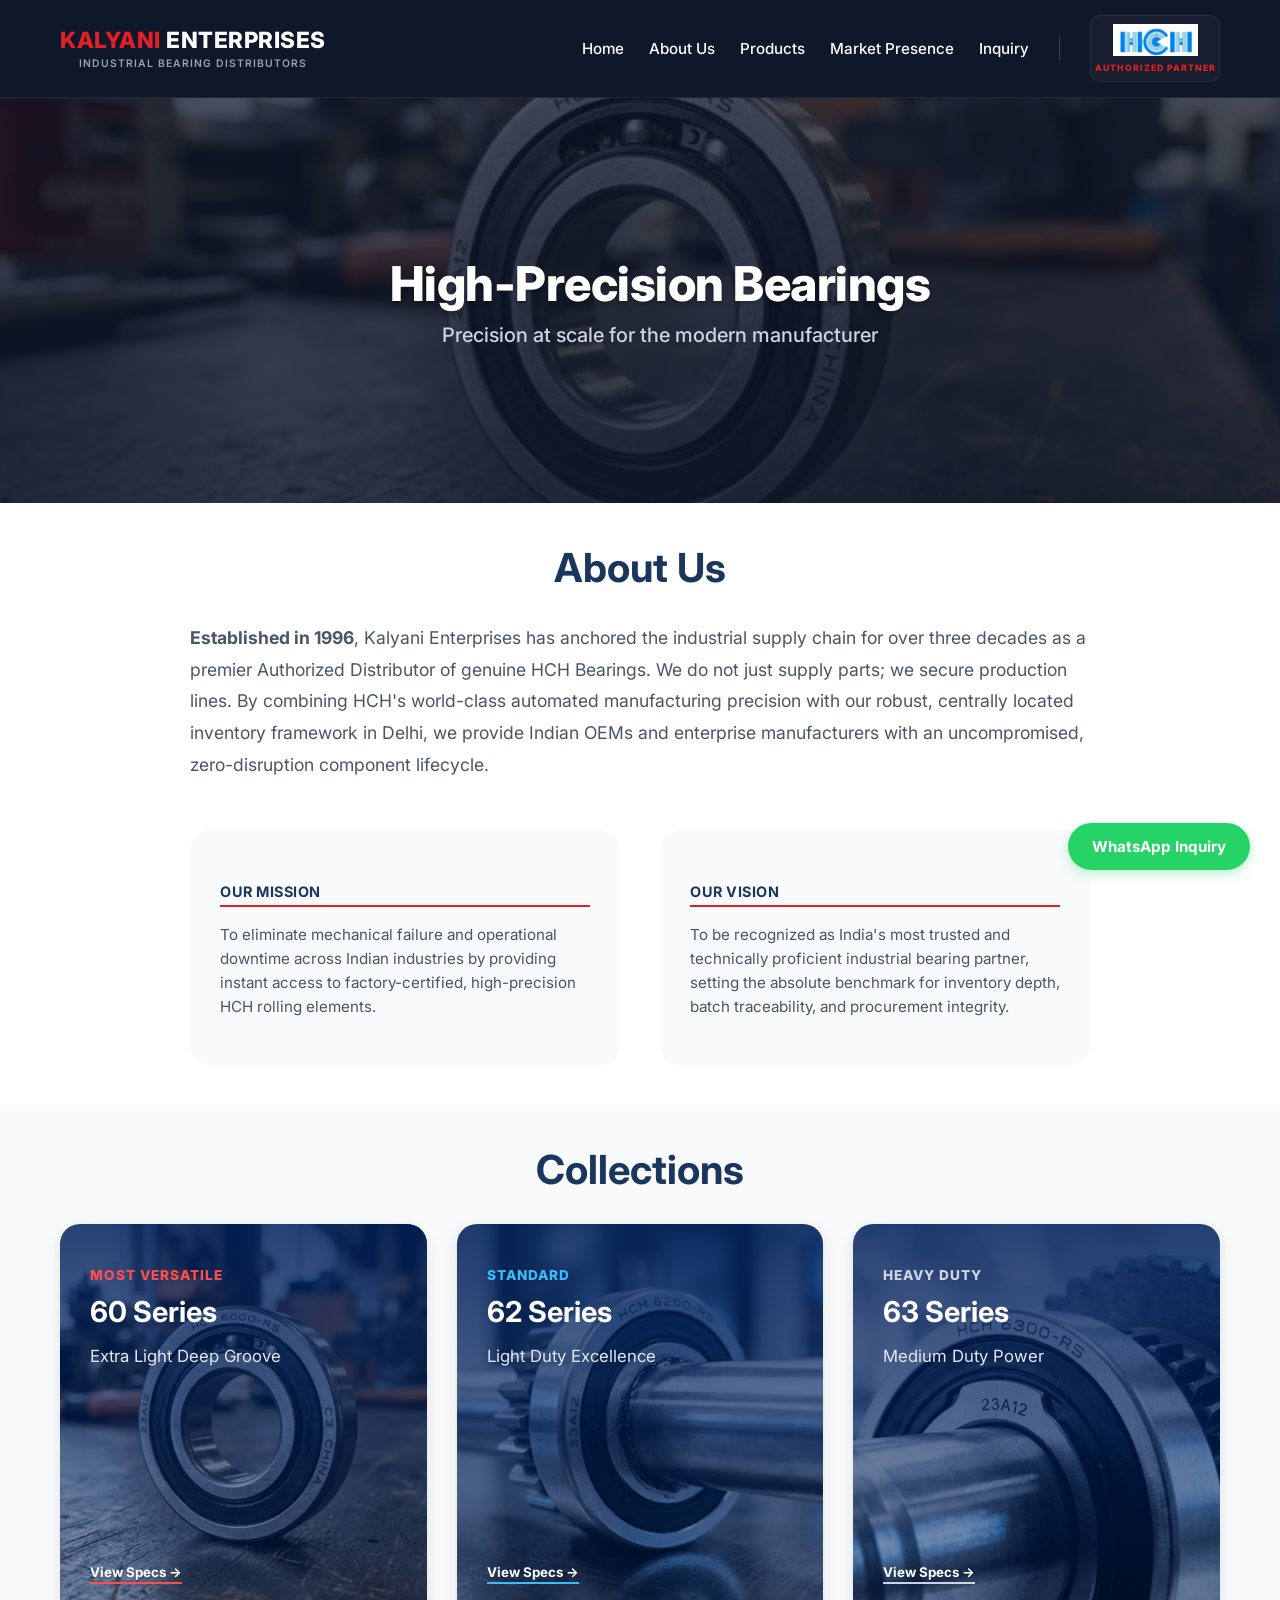
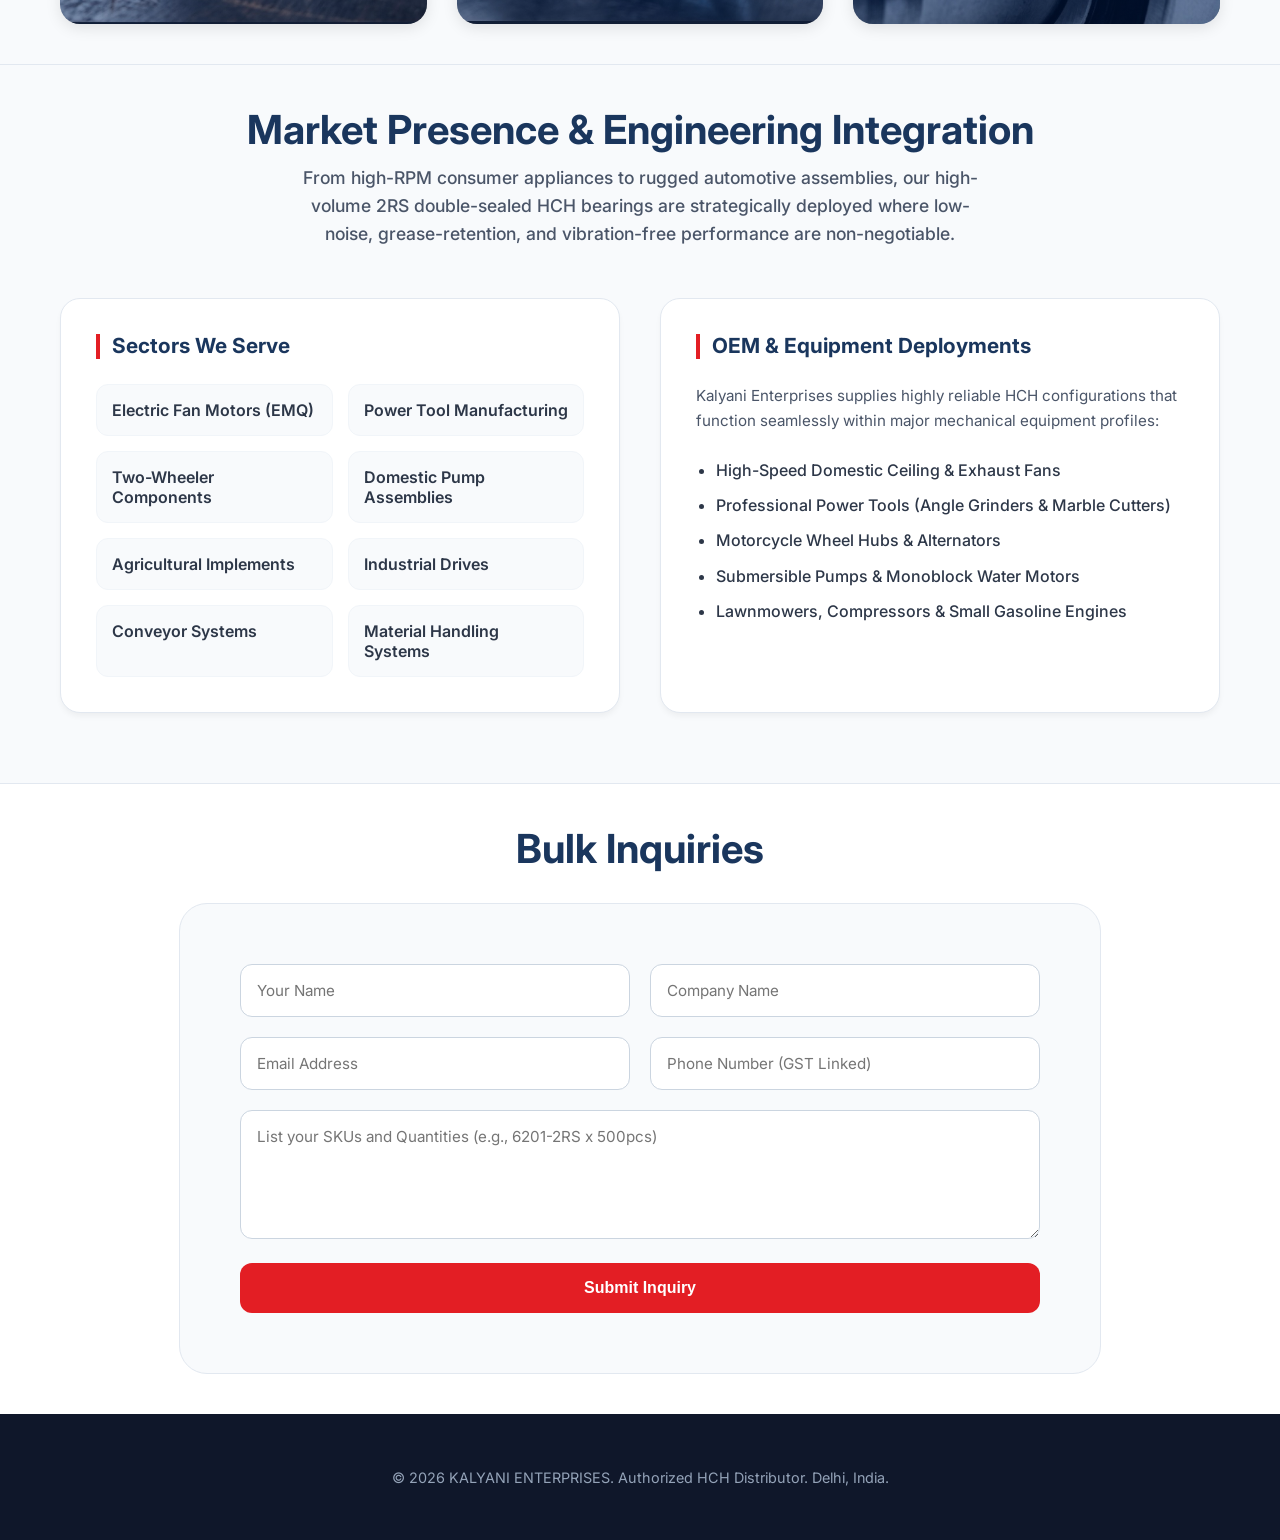
==== index.html @ ebcb44c3 "Sectors updated index.html Added Sectors we serve" ====
<!DOCTYPE html>

<html lang="en">

<head>

    <meta charset="UTF-8">

    <meta name="viewport" content="width=device-width, initial-scale=1.0">

    <title>KALYANI ENTERPRISES | Authorized HCH Distributor</title>

    <link rel="stylesheet" href="style.css?v=1.3"> 

    <link href="https://fonts.googleapis.com/css2?family=Inter:wght@300;400;500;600;700;800&display=swap" rel="stylesheet">

</head>

<body>



    <nav style="background: #0f172a; padding: 15px 0; border-bottom: 1px solid #1e293b;">

        <div class="container navbar" style="display: flex; justify-content: space-between; align-items: center; max-width: 1200px; margin: 0 auto; padding: 0 20px; box-sizing: border-box;">

            

            <a href="index.html" class="logo" style="display: flex; flex-direction: column; align-items: center; text-align: center; justify-content: center; line-height: 1.2; text-decoration: none;">

                <div style="font-weight: 800; font-size: 1.4rem; letter-spacing: 0.5px; white-space: nowrap;">

                    <span class="brand-red" style="color: var(--brand-red);">KALYANI</span> <span style="color: #ffffff;">ENTERPRISES</span>

                </div>

                <span style="color: #94a3b8; letter-spacing: 1px; font-weight: 600; text-transform: uppercase; font-size: 0.65rem; margin-top: 4px; display: block; text-align: center; width: 100%;">

                    Industrial Bearing Distributors

                </span>

            </a> 



            <div style="display: flex; align-items: center; gap: 30px;">

                <ul class="nav-links" style="display: flex; list-style: none; gap: 25px; margin: 0; padding: 0;">

                    <li><a href="index.html" style="color: #ffffff; text-decoration: none; font-weight: 500; font-size: 0.95rem;">Home</a></li>

                    <li><a href="#about" style="color: #ffffff; text-decoration: none; font-weight: 500; font-size: 0.95rem;">About Us</a></li>

                    <li><a href="#series" style="color: #ffffff; text-decoration: none; font-weight: 500; font-size: 0.95rem;">Products</a></li>

                    <li><a href="#trusted-by" style="color: #ffffff; text-decoration: none; font-weight: 500; font-size: 0.95rem;">Market Presence</a></li>

                    <li><a href="#contact" style="color: #ffffff; text-decoration: none; font-weight: 500; font-size: 0.95rem;">Inquiry</a></li>

                </ul>



                <div style="height: 25px; width: 1px; background: #334155;"></div>



                <div style="display: flex; flex-direction: column; align-items: center; justify-content: center; background: rgba(255,255,255,0.03); padding: 8px 16px; border-radius: 10px; border: 1px solid rgba(255,255,255,0.08); width: 130px; box-sizing: border-box;">

                    <div style="width: 100%; height: auto; display: flex; align-items: center; justify-content: center;">

                        <img src="hch-logo.png" alt="HCH Logo" style="

                            width: 85px; 

                            height: auto; 

                            object-fit: contain;

                            filter: brightness(1.1) contrast(1.1);

                        ">

                    </div>

                    <span style="color: var(--brand-red); font-size: 0.55rem; font-weight: 800; text-transform: uppercase; letter-spacing: 1px; margin-top: 6px; white-space: nowrap;">

                        Authorized Partner

                    </span>

                </div>

            </div>



        </div>

    </nav>

    

    <header class="hero" style="

        position: relative; 

        height: 45vh; 

        min-height: 350px; 

        background: linear-gradient(rgba(15, 23, 42, 0.75), rgba(15, 23, 42, 0.85)), url('6000-bearing.jpeg') no-repeat center center; 

        background-size: cover; 

        display: flex; 

        align-items: center; 

        justify-content: center; 

        text-align: center;

        padding: 0 20px;

    ">

        <div class="hero-content" style="max-width: 800px; transform: none; position: relative;">

            <h1 style="color: #ffffff; font-size: 3rem; font-weight: 800; margin: 0 0 10px 0; letter-spacing: -0.5px; text-shadow: 0 2px 4px rgba(0,0,0,0.3);">

                High-Precision Bearings

            </h1>

            <h3 style="color: #cbd5e1; font-weight: 500; margin: 0; font-size: 1.25rem;">

                Precision at scale for the modern manufacturer

            </h3>

        </div>

    </header>



    <section id="about" class="section" style="padding-top: 40px; padding-bottom: 40px;">

        <div class="container">

            <h2 class="section-title">About Us</h2>

            <div style="max-width: 900px; margin: 0 auto; line-height: 1.8; color: var(--secondary); font-size: 1.1rem;">

                <p><strong>Established in 1996</strong>, Kalyani Enterprises has anchored the industrial supply chain for over three decades as a premier Authorized Distributor of genuine HCH Bearings. We do not just supply parts; we secure production lines. By combining HCH's world-class automated manufacturing precision with our robust, centrally located inventory framework in Delhi, we provide Indian OEMs and enterprise manufacturers with an uncompromised, zero-disruption component lifecycle.</p>

                

                <div style="display: grid; grid-template-columns: 1fr 1fr; gap: 40px; margin-top: 50px; text-align: left;">

                    <div class="feat" style="background: var(--light); padding: 30px; border-radius: 20px;">

                        <h4 style="color: var(--primary); margin-bottom: 10px; border-bottom: 2px solid var(--brand-red); font-weight: 700; text-transform: uppercase; font-size: 0.9rem; letter-spacing: 0.5px;">Our Mission</h4>

                        <p style="font-size: 0.95rem; line-height: 1.6;">To eliminate mechanical failure and operational downtime across Indian industries by providing instant access to factory-certified, high-precision HCH rolling elements.</p>

                    </div>

                    <div class="feat" style="background: var(--light); padding: 30px; border-radius: 20px;">

                        <h4 style="color: var(--primary); margin-bottom: 10px; border-bottom: 2px solid var(--brand-red); font-weight: 700; text-transform: uppercase; font-size: 0.9rem; letter-spacing: 0.5px;">Our Vision</h4>

                        <p style="font-size: 0.95rem; line-height: 1.6;">To be recognized as India's most trusted and technically proficient industrial bearing partner, setting the absolute benchmark for inventory depth, batch traceability, and procurement integrity.</p>

                    </div>

                </div>

            </div>

        </div>

    </section>



    <section id="series" class="section bg-light">
        <div class="container">
            <h2 class="section-title">Collections</h2>
            <div class="bento-grid" style="display: grid; grid-template-columns: repeat(auto-fit, minmax(300px, 1fr)); gap: 30px;">
                
                <!-- 60 Series Card -->
                <a href="6000.html" class="bento-item" style="display: flex; flex-direction: column; position: relative; border-radius: 20px; overflow: hidden; text-decoration: none; min-height: 400px; box-shadow: 0 4px 15px rgba(0,0,0,0.1);">
                    <div style="position: absolute; top: 0; left: 0; width: 100%; height: 100%; background: linear-gradient(180deg, rgba(0, 32, 91, 0.85) 0%, rgba(0, 32, 91, 0.4) 100%); z-index: 2;"></div>
                    <img src="6000-bearing.jpeg" alt="60 Series" class="bento-img" style="position: absolute; top: 0; left: 0; width: 100%; height: 100%; object-fit: cover; display: block; z-index: 1;">
                    <div class="bento-content" style="position: relative; z-index: 3; padding: 40px 30px; display: flex; flex-direction: column; height: 100%; min-height: 400px; justify-content: space-between; box-sizing: border-box; flex-grow: 1;">
                        <div>
                            <span style="color: #ff4d4d; font-weight: 800; font-size: 0.85rem; text-transform: uppercase; letter-spacing: 1px;">Most Versatile</span>
                            <h3 style="font-size: 1.8rem; color: #ffffff; margin: 10px 0 5px 0; font-weight: 700;">60 Series</h3>
                            <p style="color: #e2e8f0; font-size: 1.05rem; margin-bottom: 15px; font-weight: 400;">Extra Light Deep Groove</p>
                        </div>
                        <small class="view-spec" style="color: #ffffff; font-weight: 700; border-bottom: 2px solid #ff4d4d; width: fit-content; padding-bottom: 2px; margin-top: 20px;">View Specs →</small>
                    </div>
                </a>

                <!-- 62 Series Card -->
                <a href="6200.html" class="bento-item" style="display: flex; flex-direction: column; position: relative; border-radius: 20px; overflow: hidden; text-decoration: none; min-height: 400px; box-shadow: 0 4px 15px rgba(0,0,0,0.1);">
                    <div style="position: absolute; top: 0; left: 0; width: 100%; height: 100%; background: linear-gradient(180deg, rgba(0, 32, 91, 0.85) 0%, rgba(0, 32, 91, 0.4) 100%); z-index: 2;"></div>
                    <img src="6200-bearing.jpeg" alt="62 Series" class="bento-img" style="position: absolute; top: 0; left: 0; width: 100%; height: 100%; object-fit: cover; display: block; z-index: 1;">
                    <div class="bento-content" style="position: relative; z-index: 3; padding: 40px 30px; display: flex; flex-direction: column; height: 100%; min-height: 400px; justify-content: space-between; box-sizing: border-box; flex-grow: 1;">
                        <div>
                            <span style="color: #38bdf8; font-weight: 800; font-size: 0.85rem; text-transform: uppercase; letter-spacing: 1px;">Standard</span>
                            <h3 style="font-size: 1.8rem; color: #ffffff; margin: 10px 0 5px 0; font-weight: 700;">62 Series</h3>
                            <p style="color: #e2e8f0; font-size: 1.05rem; margin-bottom: 15px; font-weight: 400;">Light Duty Excellence</p>
                        </div>
                        <small class="view-spec" style="color: #ffffff; font-weight: 700; border-bottom: 2px solid #38bdf8; width: fit-content; padding-bottom: 2px; margin-top: 20px;">View Specs →</small>
                    </div>
                </a>

                <!-- 63 Series Card -->
                <a href="6300.html" class="bento-item" style="display: flex; flex-direction: column; position: relative; border-radius: 20px; overflow: hidden; text-decoration: none; min-height: 400px; box-shadow: 0 4px 15px rgba(0,0,0,0.1);">
                    <div style="position: absolute; top: 0; left: 0; width: 100%; height: 100%; background: linear-gradient(180deg, rgba(0, 32, 91, 0.85) 0%, rgba(0, 32, 91, 0.4) 100%); z-index: 2;"></div>
                    <img src="6300-bearing.jpeg" alt="63 Series" class="bento-img" style="position: absolute; top: 0; left: 0; width: 100%; height: 100%; object-fit: cover; display: block; z-index: 1;">
                    <div class="bento-content" style="position: relative; z-index: 3; padding: 40px 30px; display: flex; flex-direction: column; height: 100%; min-height: 400px; justify-content: space-between; box-sizing: border-box; flex-grow: 1;">
                        <div>
                            <span style="color: #cbd5e1; font-weight: 800; font-size: 0.85rem; text-transform: uppercase; letter-spacing: 1px;">Heavy Duty</span>
                            <h3 style="font-size: 1.8rem; color: #ffffff; margin: 10px 0 5px 0; font-weight: 700;">63 Series</h3>
                            <p style="color: #e2e8f0; font-size: 1.05rem; margin-bottom: 15px; font-weight: 400;">Medium Duty Power</p>
                        </div>
                        <small class="view-spec" style="color: #ffffff; font-weight: 700; border-bottom: 2px solid #cbd5e1; width: fit-content; padding-bottom: 2px; margin-top: 20px;">View Specs →</small>
                    </div>
                </a>

            </div>
        </div>
    </section>


    <section id="trusted-by" class="section" style="background: var(--light); border-top: 1px solid #e2e8f0; border-bottom: 1px solid #e2e8f0;">

        <div class="container">

            <h2 class="section-title" style="text-align: center; margin-bottom: 10px;">Market Presence & Engineering Integration</h2>

            <p style="text-align: center; color: var(--secondary); max-width: 700px; margin: 0 auto 50px auto; font-size: 1.1rem; font-weight: 500; line-height: 1.6;">

                From high-RPM consumer appliances to rugged automotive assemblies, our high-volume 2RS double-sealed HCH bearings are strategically deployed where low-noise, grease-retention, and vibration-free performance are non-negotiable.

            </p>



            <div style="display: grid; grid-template-columns: 1fr 1fr; gap: 40px; margin-bottom: 30px;">

                

                <div style="background: #ffffff; padding: 35px; border-radius: 20px; border: 1px solid #e2e8f0; box-shadow: 0 4px 6px -1px rgba(0,0,0,0.05);">

                    <h3 style="color: var(--primary); margin-top: 0; margin-bottom: 25px; font-size: 1.3rem; border-left: 4px solid var(--brand-red); padding-left: 12px; line-height: 1.2;">

                        Sectors We Serve

                    </h3>

                    <div style="display: grid; grid-template-columns: 1fr 1fr; gap: 15px;">

                        <div style="background: #f8fafc; padding: 15px; border-radius: 12px; border: 1px solid #f1f5f9; font-weight: 600; color: var(--dark);">

                            Electric Fan Motors (EMQ)

                        </div>

                        <div style="background: #f8fafc; padding: 15px; border-radius: 12px; border: 1px solid #f1f5f9; font-weight: 600; color: var(--dark);">

                            Power Tool Manufacturing

                        </div>

                        <div style="background: #f8fafc; padding: 15px; border-radius: 12px; border: 1px solid #f1f5f9; font-weight: 600; color: var(--dark);">

                            Two-Wheeler Components

                        </div>

                        <div style="background: #f8fafc; padding: 15px; border-radius: 12px; border: 1px solid #f1f5f9; font-weight: 600; color: var(--dark);">

                            Domestic Pump Assemblies

                        </div>

                        <div style="background: #f8fafc; padding: 15px; border-radius: 12px; border: 1px solid #f1f5f9; font-weight: 600; color: var(--dark);">

                            Agricultural Implements

                        </div>

                        <div style="background: #f8fafc; padding: 15px; border-radius: 12px; border: 1px solid #f1f5f9; font-weight: 600; color: var(--dark);">

                            Industrial Drives

                        </div>
                        
                        <div style="background: #f8fafc; padding: 15px; border-radius: 12px; border: 1px solid #f1f5f9; font-weight: 600; color: var(--dark);">

                            Conveyor Systems

                        </div>

                        <div style="background: #f8fafc; padding: 15px; border-radius: 12px; border: 1px solid #f1f5f9; font-weight: 600; color: var(--dark);">

                            Material Handling Systems

                        </div>

                    </div>

                </div>



                <div style="background: #ffffff; padding: 35px; border-radius: 20px; border: 1px solid #e2e8f0; box-shadow: 0 4px 6px -1px rgba(0,0,0,0.05);">

                    <h3 style="color: var(--primary); margin-top: 0; margin-bottom: 25px; font-size: 1.3rem; border-left: 4px solid var(--brand-red); padding-left: 12px; line-height: 1.2;">

                        OEM & Equipment Deployments

                    </h3>

                    <p style="color: var(--secondary); font-size: 0.95rem; line-height: 1.6; margin-top: 0; margin-bottom: 20px;">

                        Kalyani Enterprises supplies highly reliable HCH configurations that function seamlessly within major mechanical equipment profiles:

                    </p>

                    <ul style="line-height: 2.2; color: var(--dark); padding-left: 20px; margin: 0; font-weight: 500;">

                        <li>High-Speed Domestic Ceiling & Exhaust Fans</li>

                        <li>Professional Power Tools (Angle Grinders & Marble Cutters)</li>

                        <li>Motorcycle Wheel Hubs & Alternators</li>

                        <li>Submersible Pumps & Monoblock Water Motors</li>

                        <li>Lawnmowers, Compressors & Small Gasoline Engines</li>

                    </ul>

                </div>



            </div>

        </div>

    </section>



    <section id="contact" class="section">

        <div class="container">

            <h2 class="section-title">Bulk Inquiries</h2>

            <div class="inquiry-card">

                <form>

                    <div class="input-row">

                        <input type="text" placeholder="Your Name" required>

                        <input type="text" placeholder="Company Name" required>

                    </div>

                    <div class="input-row">

                        <input type="email" placeholder="Email Address" required>

                        <input type="tel" placeholder="Phone Number (GST Linked)" required>

                    </div>

                    <textarea rows="5" placeholder="List your SKUs and Quantities (e.g., 6201-2RS x 500pcs)"></textarea>

                    <button type="submit" class="btn-submit">Submit Inquiry</button>

                </form>

            </div>

        </div>

    </section>



    <a href="https://wa.me/910000000000" class="whatsapp-float">WhatsApp Inquiry</a>



    <footer>

        <div class="container footer-content">

            <p>&copy; 2026 KALYANI ENTERPRISES. Authorized HCH Distributor. Delhi, India.</p>

        </div>

    </footer>



</body>

</html>
---- style.css ----
:root {

    --primary: #1a365d;    /* Deep Industrial Blue */

    --brand-red: #E31E24;  /* Fire Red Logo */

    --secondary: #4a5568;  /* Steel Grey */

    --accent: #2b6cb0;     /* Accent Blue */

    --white: #ffffff;

    --light: #f8fafc;      

    --dark: #2d3748; 

}



/* --- FIXES OVERLAPPING NAV ON ANCHOR CLICK --- */

html {

    scroll-behavior: smooth; 

    scroll-padding-top: 95px; /* Creates a clean offset matching the sticky navbar height */

}



body {

    background-color: var(--white);

    color: var(--dark);

    font-family: 'Inter', sans-serif;

    margin: 0;

    -webkit-font-smoothing: antialiased;

}



.container { max-width: 1200px; margin: 0 auto; padding: 0 20px; box-sizing: border-box; }



/* --- NAVIGATION --- */

nav {

    position: sticky; 

    top: 0; 

    z-index: 1000;

}

.logo { transition: opacity 0.2s ease; }

.logo:hover { opacity: 0.9; }

.nav-links { list-style: none; display: flex; margin: 0; padding: 0; }

.nav-links a { text-decoration: none; transition: color 0.2s ease; }

.nav-links a:hover { color: var(--brand-red) !important; }



/* --- HERO SECTION --- */

.hero { 

    width: 100%;

    overflow: hidden;

    margin-bottom: 0px !important; 

    padding-bottom: 0px !important;

}

.hero h1 { 

    font-size: clamp(2rem, 5vw, 3rem) !important; 

    margin-top: 0px !important;    

    margin-bottom: 10px !important;

}

.hero h3 {

    margin-top: 0px !important;

    margin-bottom: 0px !important;

}



/* --- THE COLLECTION: BENTO GRID --- */

.section { 

    padding: 40px 0; 

}

.bg-light { background-color: var(--light); }

.section-title { 

    font-size: 2.5rem; 

    font-weight: 700; 

    color: var(--primary); 

    margin-top: 0px; 

    margin-bottom: 30px; 

    text-align: center; 

}



.bento-item {

    transition: transform 0.4s cubic-bezier(0.16, 1, 0.3, 1), box-shadow 0.4s ease;

}

.bento-item:hover { 

    transform: translateY(-6px); 

    box-shadow: 0 12px 30px rgba(15, 23, 42, 0.15) !important;

}

.bento-img {

    transition: transform 0.5s ease;

}

.bento-item:hover .bento-img {

    transform: scale(1.04);

}



/* --- INQUIRY SECTION --- */

.inquiry-card {

    background: var(--light);

    padding: 60px;

    border-radius: 28px;

    border: 1px solid #e2e8f0;

    max-width: 800px;

    margin: 0 auto;

}

.input-row { display: grid; grid-template-columns: 1fr 1fr; gap: 20px; margin-bottom: 20px; }

input, textarea { 

    padding: 16px; 

    border-radius: 12px; 

    border: 1px solid #cbd5e0; 

    width: 100%; 

    box-sizing: border-box; 

    font-family: inherit;

    font-size: 0.95rem;

    transition: border-color 0.2s, box-shadow 0.2s;

}

input:focus, textarea:focus {

    outline: none;

    border-color: var(--accent);

    box-shadow: 0 0 0 3px rgba(43, 108, 176, 0.1);

}

textarea { resize: vertical; margin-bottom: 20px; }



.btn-submit {

    background: var(--brand-red);

    color: white;

    padding: 16px 40px;

    border-radius: 12px;

    font-weight: 700;

    border: none;

    cursor: pointer;

    font-size: 1rem;

    width: 100%;

    transition: background 0.2s;

}

.btn-submit:hover { background: var(--primary); }



/* --- FOOTER & WHATSAPP --- */

footer { padding: 40px 0; text-align: center; background: #0f172a; color: #94a3b8; font-size: 0.9rem; }



.whatsapp-float {

    position: fixed;

    bottom: 30px;

    right: 30px; 

    background: #25D366;

    color: white;

    padding: 14px 24px;

    border-radius: 50px;

    font-weight: 700;

    text-decoration: none;

    z-index: 999;

    font-size: 0.95rem;

    box-shadow: 0 4px 12px rgba(37, 211, 102, 0.3);

    transition: transform 0.2s;

}

.whatsapp-float:hover {

    transform: scale(1.03);

}



/* ========================================== */

/* MOBILE & SAFARI RESPONSIVENESS OVERRIDES   */

/* ========================================== */

@media (max-width: 992px) {

    .bento-grid { grid-template-columns: 1fr !important; }

    .input-row { grid-template-columns: 1fr; gap: 0; }

    input { margin-bottom: 20px; }

    .inquiry-card { padding: 30px 20px; }

}



@media (max-width: 768px) {

    div[style*="display: grid"], 

    div[style*="grid-template-columns"] {

        grid-template-columns: 1fr !important;

        gap: 20px !important;

    }



    .navbar {

        flex-direction: column !important;

        gap: 20px !important;

        padding: 0 10px !important;

    }

    

    .navbar > div {

        flex-direction: column !important;

        gap: 20px !important;

        width: 100%;

    }



    .nav-links {

        flex-direction: row !important;

        flex-wrap: wrap;

        justify-content: center !important;

        gap: 15px !important;

    }



    div[style*="width: 1px; background: #334155"],

    div[style*="height: 25px; width: 1px"] {

        display: none !important;

    }



    .section { padding: 30px 0; }

    .section-title { font-size: 2rem; margin-bottom: 20px; }

    .hero { height: 35vh !important; }

    .hero h1 { font-size: 2.2rem !important; }

}
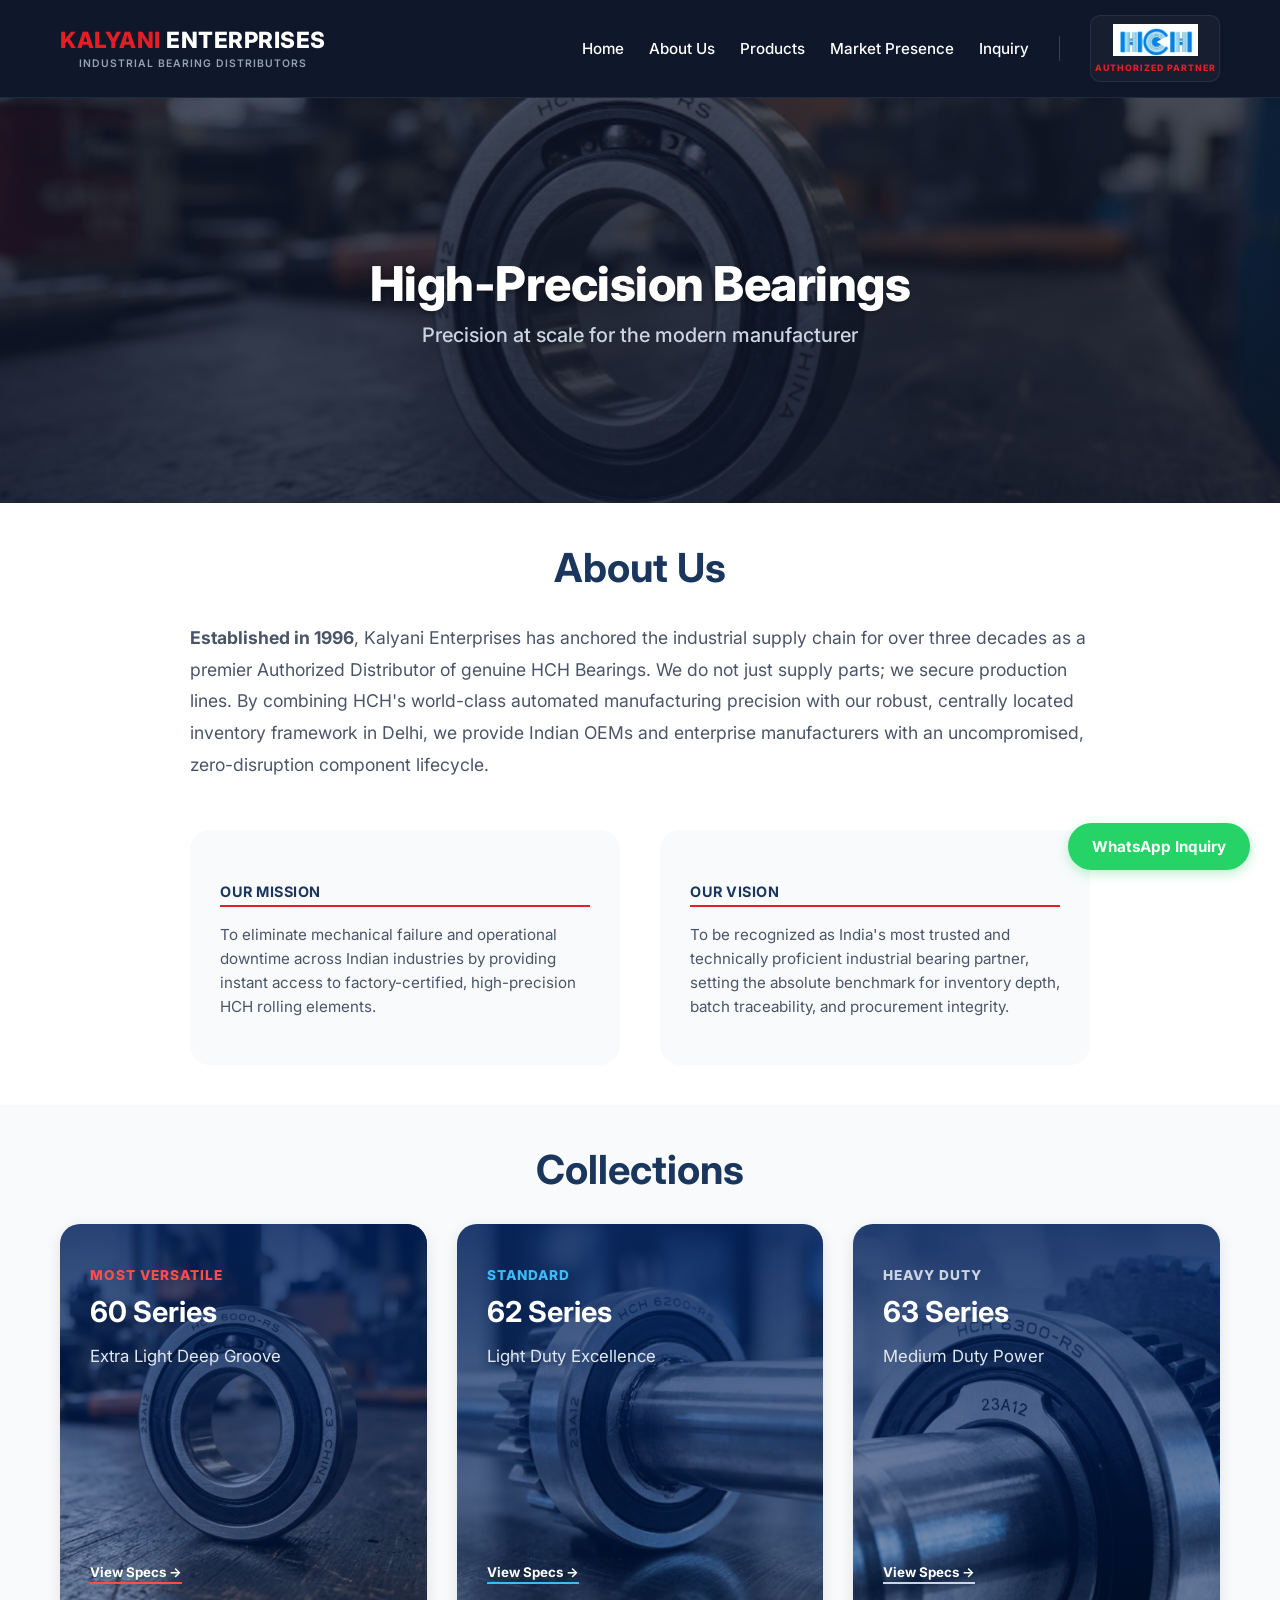
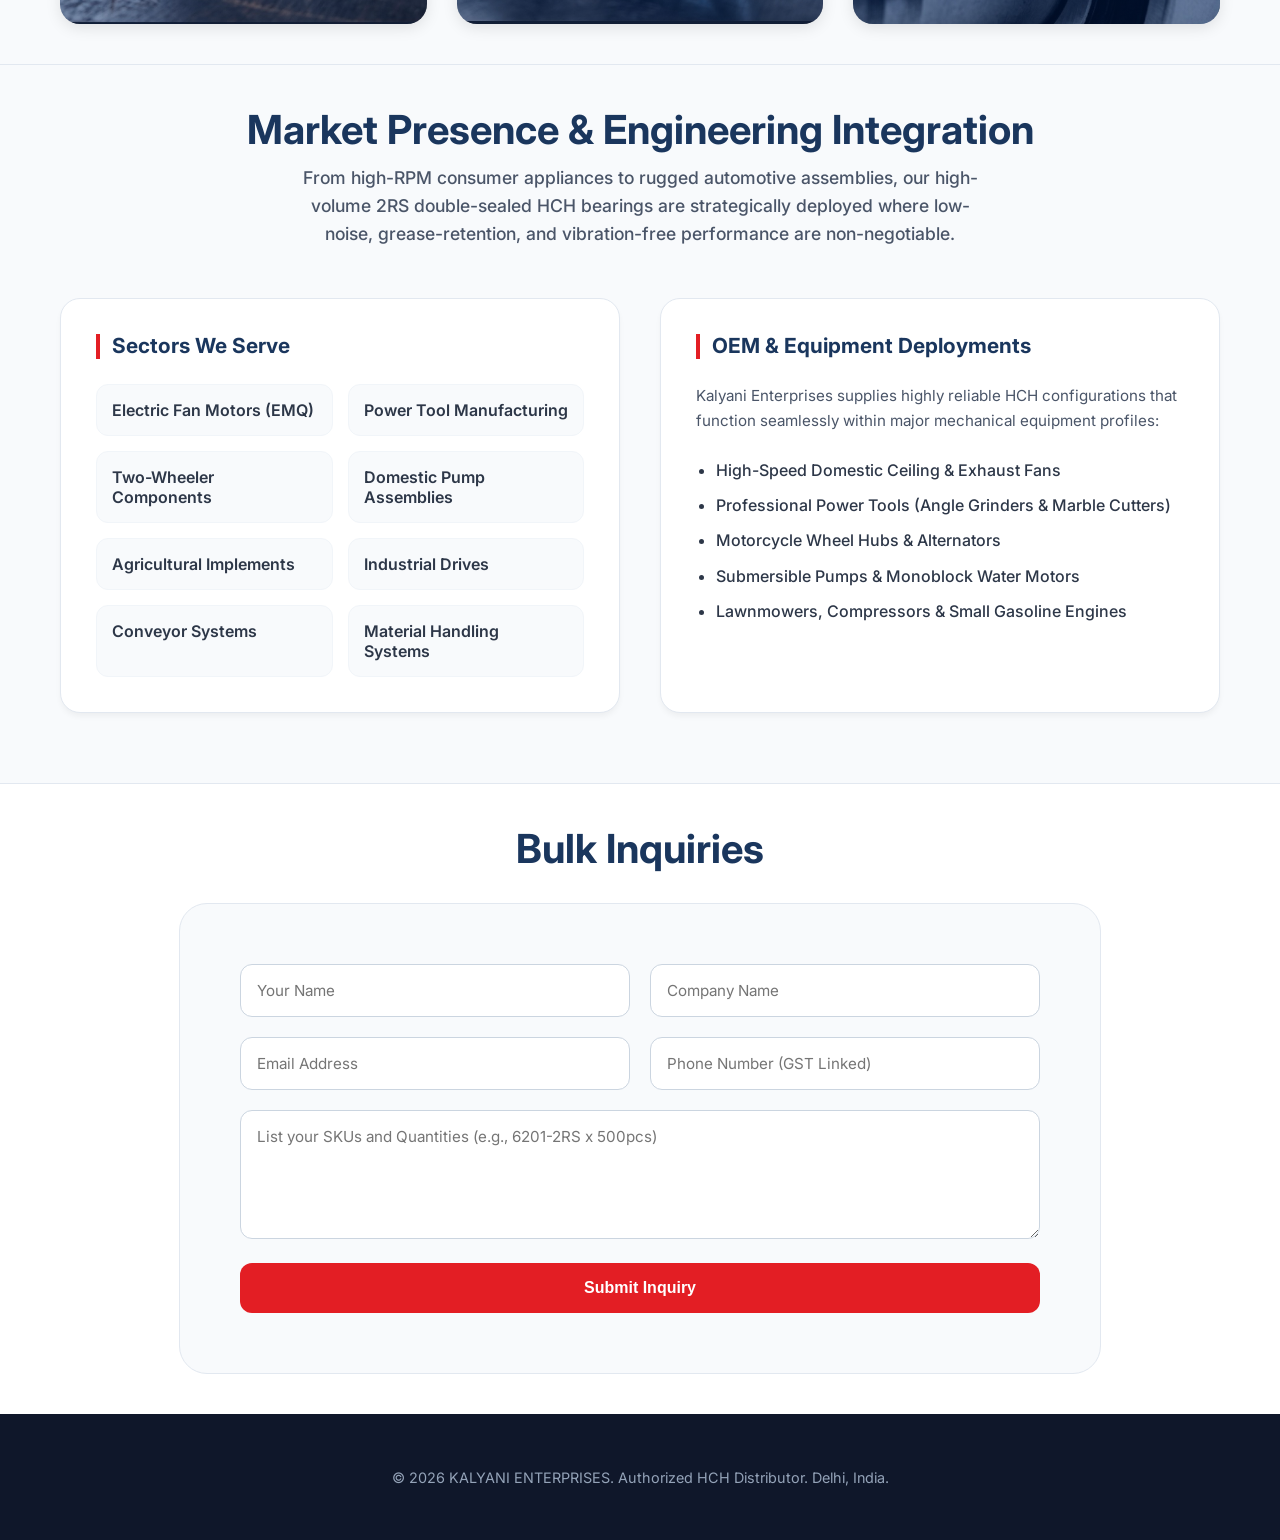
==== commit bf2f5be7: "Update index.html fixed the hero image scaling" ====
--- a/index.html
+++ b/index.html
@@ -1,197 +1,106 @@
 <!DOCTYPE html>
-
 <html lang="en">
-
 <head>
-
     <meta charset="UTF-8">
-
     <meta name="viewport" content="width=device-width, initial-scale=1.0">
-
     <title>KALYANI ENTERPRISES | Authorized HCH Distributor</title>
-
     <link rel="stylesheet" href="style.css?v=1.3"> 
-
     <link href="https://fonts.googleapis.com/css2?family=Inter:wght@300;400;500;600;700;800&display=swap" rel="stylesheet">
-
 </head>
-
 <body>
 
-
-
-    <nav style="background: #0f172a; padding: 15px 0; border-bottom: 1px solid #1e293b;">
-
+    <nav style="background: #0f172a; padding: 15px 0; border-bottom: 1px solid #1e293b; position: sticky; top: 0; z-index: 1000;">
         <div class="container navbar" style="display: flex; justify-content: space-between; align-items: center; max-width: 1200px; margin: 0 auto; padding: 0 20px; box-sizing: border-box;">
-
             
-
             <a href="index.html" class="logo" style="display: flex; flex-direction: column; align-items: center; text-align: center; justify-content: center; line-height: 1.2; text-decoration: none;">
-
                 <div style="font-weight: 800; font-size: 1.4rem; letter-spacing: 0.5px; white-space: nowrap;">
-
                     <span class="brand-red" style="color: var(--brand-red);">KALYANI</span> <span style="color: #ffffff;">ENTERPRISES</span>
-
-                </div>
-
+                </div>
                 <span style="color: #94a3b8; letter-spacing: 1px; font-weight: 600; text-transform: uppercase; font-size: 0.65rem; margin-top: 4px; display: block; text-align: center; width: 100%;">
-
                     Industrial Bearing Distributors
-
                 </span>
-
             </a> 
 
-
-
             <div style="display: flex; align-items: center; gap: 30px;">
-
                 <ul class="nav-links" style="display: flex; list-style: none; gap: 25px; margin: 0; padding: 0;">
-
                     <li><a href="index.html" style="color: #ffffff; text-decoration: none; font-weight: 500; font-size: 0.95rem;">Home</a></li>
-
                     <li><a href="#about" style="color: #ffffff; text-decoration: none; font-weight: 500; font-size: 0.95rem;">About Us</a></li>
-
                     <li><a href="#series" style="color: #ffffff; text-decoration: none; font-weight: 500; font-size: 0.95rem;">Products</a></li>
-
                     <li><a href="#trusted-by" style="color: #ffffff; text-decoration: none; font-weight: 500; font-size: 0.95rem;">Market Presence</a></li>
-
                     <li><a href="#contact" style="color: #ffffff; text-decoration: none; font-weight: 500; font-size: 0.95rem;">Inquiry</a></li>
-
                 </ul>
 
-
-
                 <div style="height: 25px; width: 1px; background: #334155;"></div>
 
-
-
                 <div style="display: flex; flex-direction: column; align-items: center; justify-content: center; background: rgba(255,255,255,0.03); padding: 8px 16px; border-radius: 10px; border: 1px solid rgba(255,255,255,0.08); width: 130px; box-sizing: border-box;">
-
                     <div style="width: 100%; height: auto; display: flex; align-items: center; justify-content: center;">
-
                         <img src="hch-logo.png" alt="HCH Logo" style="
-
                             width: 85px; 
-
                             height: auto; 
-
                             object-fit: contain;
-
                             filter: brightness(1.1) contrast(1.1);
-
                         ">
-
-                    </div>
-
+                    </div>
                     <span style="color: var(--brand-red); font-size: 0.55rem; font-weight: 800; text-transform: uppercase; letter-spacing: 1px; margin-top: 6px; white-space: nowrap;">
-
                         Authorized Partner
-
                     </span>
-
-                </div>
-
-            </div>
-
-
-
-        </div>
-
+                </div>
+            </div>
+
+        </div>
     </nav>
-
     
-
     <header class="hero" style="
-
         position: relative; 
-
+        width: 100%;
+        max-width: 100%;
+        overflow: hidden;
+        box-sizing: border-box;
         height: 45vh; 
-
         min-height: 350px; 
-
         background: linear-gradient(rgba(15, 23, 42, 0.75), rgba(15, 23, 42, 0.85)), url('6000-bearing.jpeg') no-repeat center center; 
-
         background-size: cover; 
-
         display: flex; 
-
         align-items: center; 
-
         justify-content: center; 
-
         text-align: center;
-
         padding: 0 20px;
-
     ">
-
-        <div class="hero-content" style="max-width: 800px; transform: none; position: relative;">
-
+        <div class="hero-content" style="max-width: 800px; width: 100%; transform: none; position: relative; box-sizing: border-box;">
             <h1 style="color: #ffffff; font-size: 3rem; font-weight: 800; margin: 0 0 10px 0; letter-spacing: -0.5px; text-shadow: 0 2px 4px rgba(0,0,0,0.3);">
-
                 High-Precision Bearings
-
             </h1>
-
             <h3 style="color: #cbd5e1; font-weight: 500; margin: 0; font-size: 1.25rem;">
-
                 Precision at scale for the modern manufacturer
-
             </h3>
-
-        </div>
-
+        </div>
     </header>
 
-
-
     <section id="about" class="section" style="padding-top: 40px; padding-bottom: 40px;">
-
-        <div class="container">
-
+        <div class="container">
             <h2 class="section-title">About Us</h2>
-
             <div style="max-width: 900px; margin: 0 auto; line-height: 1.8; color: var(--secondary); font-size: 1.1rem;">
-
                 <p><strong>Established in 1996</strong>, Kalyani Enterprises has anchored the industrial supply chain for over three decades as a premier Authorized Distributor of genuine HCH Bearings. We do not just supply parts; we secure production lines. By combining HCH's world-class automated manufacturing precision with our robust, centrally located inventory framework in Delhi, we provide Indian OEMs and enterprise manufacturers with an uncompromised, zero-disruption component lifecycle.</p>
-
                 
-
                 <div style="display: grid; grid-template-columns: 1fr 1fr; gap: 40px; margin-top: 50px; text-align: left;">
-
                     <div class="feat" style="background: var(--light); padding: 30px; border-radius: 20px;">
-
                         <h4 style="color: var(--primary); margin-bottom: 10px; border-bottom: 2px solid var(--brand-red); font-weight: 700; text-transform: uppercase; font-size: 0.9rem; letter-spacing: 0.5px;">Our Mission</h4>
-
                         <p style="font-size: 0.95rem; line-height: 1.6;">To eliminate mechanical failure and operational downtime across Indian industries by providing instant access to factory-certified, high-precision HCH rolling elements.</p>
-
-                    </div>
-
+                    </div>
                     <div class="feat" style="background: var(--light); padding: 30px; border-radius: 20px;">
-
                         <h4 style="color: var(--primary); margin-bottom: 10px; border-bottom: 2px solid var(--brand-red); font-weight: 700; text-transform: uppercase; font-size: 0.9rem; letter-spacing: 0.5px;">Our Vision</h4>
-
                         <p style="font-size: 0.95rem; line-height: 1.6;">To be recognized as India's most trusted and technically proficient industrial bearing partner, setting the absolute benchmark for inventory depth, batch traceability, and procurement integrity.</p>
-
-                    </div>
-
-                </div>
-
-            </div>
-
-        </div>
-
-    </section>
-
-
+                    </div>
+                </div>
+            </div>
+        </div>
+    </section>
 
     <section id="series" class="section bg-light">
         <div class="container">
             <h2 class="section-title">Collections</h2>
             <div class="bento-grid" style="display: grid; grid-template-columns: repeat(auto-fit, minmax(300px, 1fr)); gap: 30px;">
                 
-                <!-- 60 Series Card -->
                 <a href="6000.html" class="bento-item" style="display: flex; flex-direction: column; position: relative; border-radius: 20px; overflow: hidden; text-decoration: none; min-height: 400px; box-shadow: 0 4px 15px rgba(0,0,0,0.1);">
                     <div style="position: absolute; top: 0; left: 0; width: 100%; height: 100%; background: linear-gradient(180deg, rgba(0, 32, 91, 0.85) 0%, rgba(0, 32, 91, 0.4) 100%); z-index: 2;"></div>
                     <img src="6000-bearing.jpeg" alt="60 Series" class="bento-img" style="position: absolute; top: 0; left: 0; width: 100%; height: 100%; object-fit: cover; display: block; z-index: 1;">
@@ -205,7 +114,6 @@
                     </div>
                 </a>
 
-                <!-- 62 Series Card -->
                 <a href="6200.html" class="bento-item" style="display: flex; flex-direction: column; position: relative; border-radius: 20px; overflow: hidden; text-decoration: none; min-height: 400px; box-shadow: 0 4px 15px rgba(0,0,0,0.1);">
                     <div style="position: absolute; top: 0; left: 0; width: 100%; height: 100%; background: linear-gradient(180deg, rgba(0, 32, 91, 0.85) 0%, rgba(0, 32, 91, 0.4) 100%); z-index: 2;"></div>
                     <img src="6200-bearing.jpeg" alt="62 Series" class="bento-img" style="position: absolute; top: 0; left: 0; width: 100%; height: 100%; object-fit: cover; display: block; z-index: 1;">
@@ -219,7 +127,6 @@
                     </div>
                 </a>
 
-                <!-- 63 Series Card -->
                 <a href="6300.html" class="bento-item" style="display: flex; flex-direction: column; position: relative; border-radius: 20px; overflow: hidden; text-decoration: none; min-height: 400px; box-shadow: 0 4px 15px rgba(0,0,0,0.1);">
                     <div style="position: absolute; top: 0; left: 0; width: 100%; height: 100%; background: linear-gradient(180deg, rgba(0, 32, 91, 0.85) 0%, rgba(0, 32, 91, 0.4) 100%); z-index: 2;"></div>
                     <img src="6300-bearing.jpeg" alt="63 Series" class="bento-img" style="position: absolute; top: 0; left: 0; width: 100%; height: 100%; object-fit: cover; display: block; z-index: 1;">
@@ -237,186 +144,95 @@
         </div>
     </section>
 
-
     <section id="trusted-by" class="section" style="background: var(--light); border-top: 1px solid #e2e8f0; border-bottom: 1px solid #e2e8f0;">
-
-        <div class="container">
-
+        <div class="container">
             <h2 class="section-title" style="text-align: center; margin-bottom: 10px;">Market Presence & Engineering Integration</h2>
-
             <p style="text-align: center; color: var(--secondary); max-width: 700px; margin: 0 auto 50px auto; font-size: 1.1rem; font-weight: 500; line-height: 1.6;">
-
                 From high-RPM consumer appliances to rugged automotive assemblies, our high-volume 2RS double-sealed HCH bearings are strategically deployed where low-noise, grease-retention, and vibration-free performance are non-negotiable.
-
             </p>
 
-
-
             <div style="display: grid; grid-template-columns: 1fr 1fr; gap: 40px; margin-bottom: 30px;">
-
                 
-
                 <div style="background: #ffffff; padding: 35px; border-radius: 20px; border: 1px solid #e2e8f0; box-shadow: 0 4px 6px -1px rgba(0,0,0,0.05);">
-
                     <h3 style="color: var(--primary); margin-top: 0; margin-bottom: 25px; font-size: 1.3rem; border-left: 4px solid var(--brand-red); padding-left: 12px; line-height: 1.2;">
-
                         Sectors We Serve
-
                     </h3>
-
                     <div style="display: grid; grid-template-columns: 1fr 1fr; gap: 15px;">
-
-                        <div style="background: #f8fafc; padding: 15px; border-radius: 12px; border: 1px solid #f1f5f9; font-weight: 600; color: var(--dark);">
-
+                        <div style="background: #f8fafc; padding: 15px; border-radius: 12px; border: 1px solid #f1f5f9; font-weight: 600; color: var(--dark);">
                             Electric Fan Motors (EMQ)
-
-                        </div>
-
-                        <div style="background: #f8fafc; padding: 15px; border-radius: 12px; border: 1px solid #f1f5f9; font-weight: 600; color: var(--dark);">
-
+                        </div>
+                        <div style="background: #f8fafc; padding: 15px; border-radius: 12px; border: 1px solid #f1f5f9; font-weight: 600; color: var(--dark);">
                             Power Tool Manufacturing
-
-                        </div>
-
-                        <div style="background: #f8fafc; padding: 15px; border-radius: 12px; border: 1px solid #f1f5f9; font-weight: 600; color: var(--dark);">
-
+                        </div>
+                        <div style="background: #f8fafc; padding: 15px; border-radius: 12px; border: 1px solid #f1f5f9; font-weight: 600; color: var(--dark);">
                             Two-Wheeler Components
-
-                        </div>
-
-                        <div style="background: #f8fafc; padding: 15px; border-radius: 12px; border: 1px solid #f1f5f9; font-weight: 600; color: var(--dark);">
-
+                        </div>
+                        <div style="background: #f8fafc; padding: 15px; border-radius: 12px; border: 1px solid #f1f5f9; font-weight: 600; color: var(--dark);">
                             Domestic Pump Assemblies
-
-                        </div>
-
-                        <div style="background: #f8fafc; padding: 15px; border-radius: 12px; border: 1px solid #f1f5f9; font-weight: 600; color: var(--dark);">
-
+                        </div>
+                        <div style="background: #f8fafc; padding: 15px; border-radius: 12px; border: 1px solid #f1f5f9; font-weight: 600; color: var(--dark);">
                             Agricultural Implements
-
-                        </div>
-
-                        <div style="background: #f8fafc; padding: 15px; border-radius: 12px; border: 1px solid #f1f5f9; font-weight: 600; color: var(--dark);">
-
+                        </div>
+                        <div style="background: #f8fafc; padding: 15px; border-radius: 12px; border: 1px solid #f1f5f9; font-weight: 600; color: var(--dark);">
                             Industrial Drives
-
                         </div>
                         
                         <div style="background: #f8fafc; padding: 15px; border-radius: 12px; border: 1px solid #f1f5f9; font-weight: 600; color: var(--dark);">
-
                             Conveyor Systems
-
-                        </div>
-
-                        <div style="background: #f8fafc; padding: 15px; border-radius: 12px; border: 1px solid #f1f5f9; font-weight: 600; color: var(--dark);">
-
+                        </div>
+                        <div style="background: #f8fafc; padding: 15px; border-radius: 12px; border: 1px solid #f1f5f9; font-weight: 600; color: var(--dark);">
                             Material Handling Systems
-
-                        </div>
-
-                    </div>
-
-                </div>
-
-
+                        </div>
+                    </div>
+                </div>
 
                 <div style="background: #ffffff; padding: 35px; border-radius: 20px; border: 1px solid #e2e8f0; box-shadow: 0 4px 6px -1px rgba(0,0,0,0.05);">
-
                     <h3 style="color: var(--primary); margin-top: 0; margin-bottom: 25px; font-size: 1.3rem; border-left: 4px solid var(--brand-red); padding-left: 12px; line-height: 1.2;">
-
                         OEM & Equipment Deployments
-
                     </h3>
-
                     <p style="color: var(--secondary); font-size: 0.95rem; line-height: 1.6; margin-top: 0; margin-bottom: 20px;">
-
                         Kalyani Enterprises supplies highly reliable HCH configurations that function seamlessly within major mechanical equipment profiles:
-
                     </p>
-
                     <ul style="line-height: 2.2; color: var(--dark); padding-left: 20px; margin: 0; font-weight: 500;">
-
                         <li>High-Speed Domestic Ceiling & Exhaust Fans</li>
-
                         <li>Professional Power Tools (Angle Grinders & Marble Cutters)</li>
-
                         <li>Motorcycle Wheel Hubs & Alternators</li>
-
                         <li>Submersible Pumps & Monoblock Water Motors</li>
-
                         <li>Lawnmowers, Compressors & Small Gasoline Engines</li>
-
                     </ul>
-
-                </div>
-
-
-
-            </div>
-
-        </div>
-
-    </section>
-
-
+                </div>
+
+            </div>
+        </div>
+    </section>
 
     <section id="contact" class="section">
-
-        <div class="container">
-
+        <div class="container">
             <h2 class="section-title">Bulk Inquiries</h2>
-
             <div class="inquiry-card">
-
                 <form>
-
                     <div class="input-row">
-
                         <input type="text" placeholder="Your Name" required>
-
                         <input type="text" placeholder="Company Name" required>
-
-                    </div>
-
+                    </div>
                     <div class="input-row">
-
                         <input type="email" placeholder="Email Address" required>
-
                         <input type="tel" placeholder="Phone Number (GST Linked)" required>
-
-                    </div>
-
+                    </div>
                     <textarea rows="5" placeholder="List your SKUs and Quantities (e.g., 6201-2RS x 500pcs)"></textarea>
-
                     <button type="submit" class="btn-submit">Submit Inquiry</button>
-
                 </form>
-
-            </div>
-
-        </div>
-
-    </section>
-
-
+            </div>
+        </div>
+    </section>
 
     <a href="https://wa.me/910000000000" class="whatsapp-float">WhatsApp Inquiry</a>
 
-
-
     <footer>
-
         <div class="container footer-content">
-
             <p>&copy; 2026 KALYANI ENTERPRISES. Authorized HCH Distributor. Delhi, India.</p>
-
-        </div>
-
+        </div>
     </footer>
 
-
-
 </body>
-
-</html> 
-
+</html>
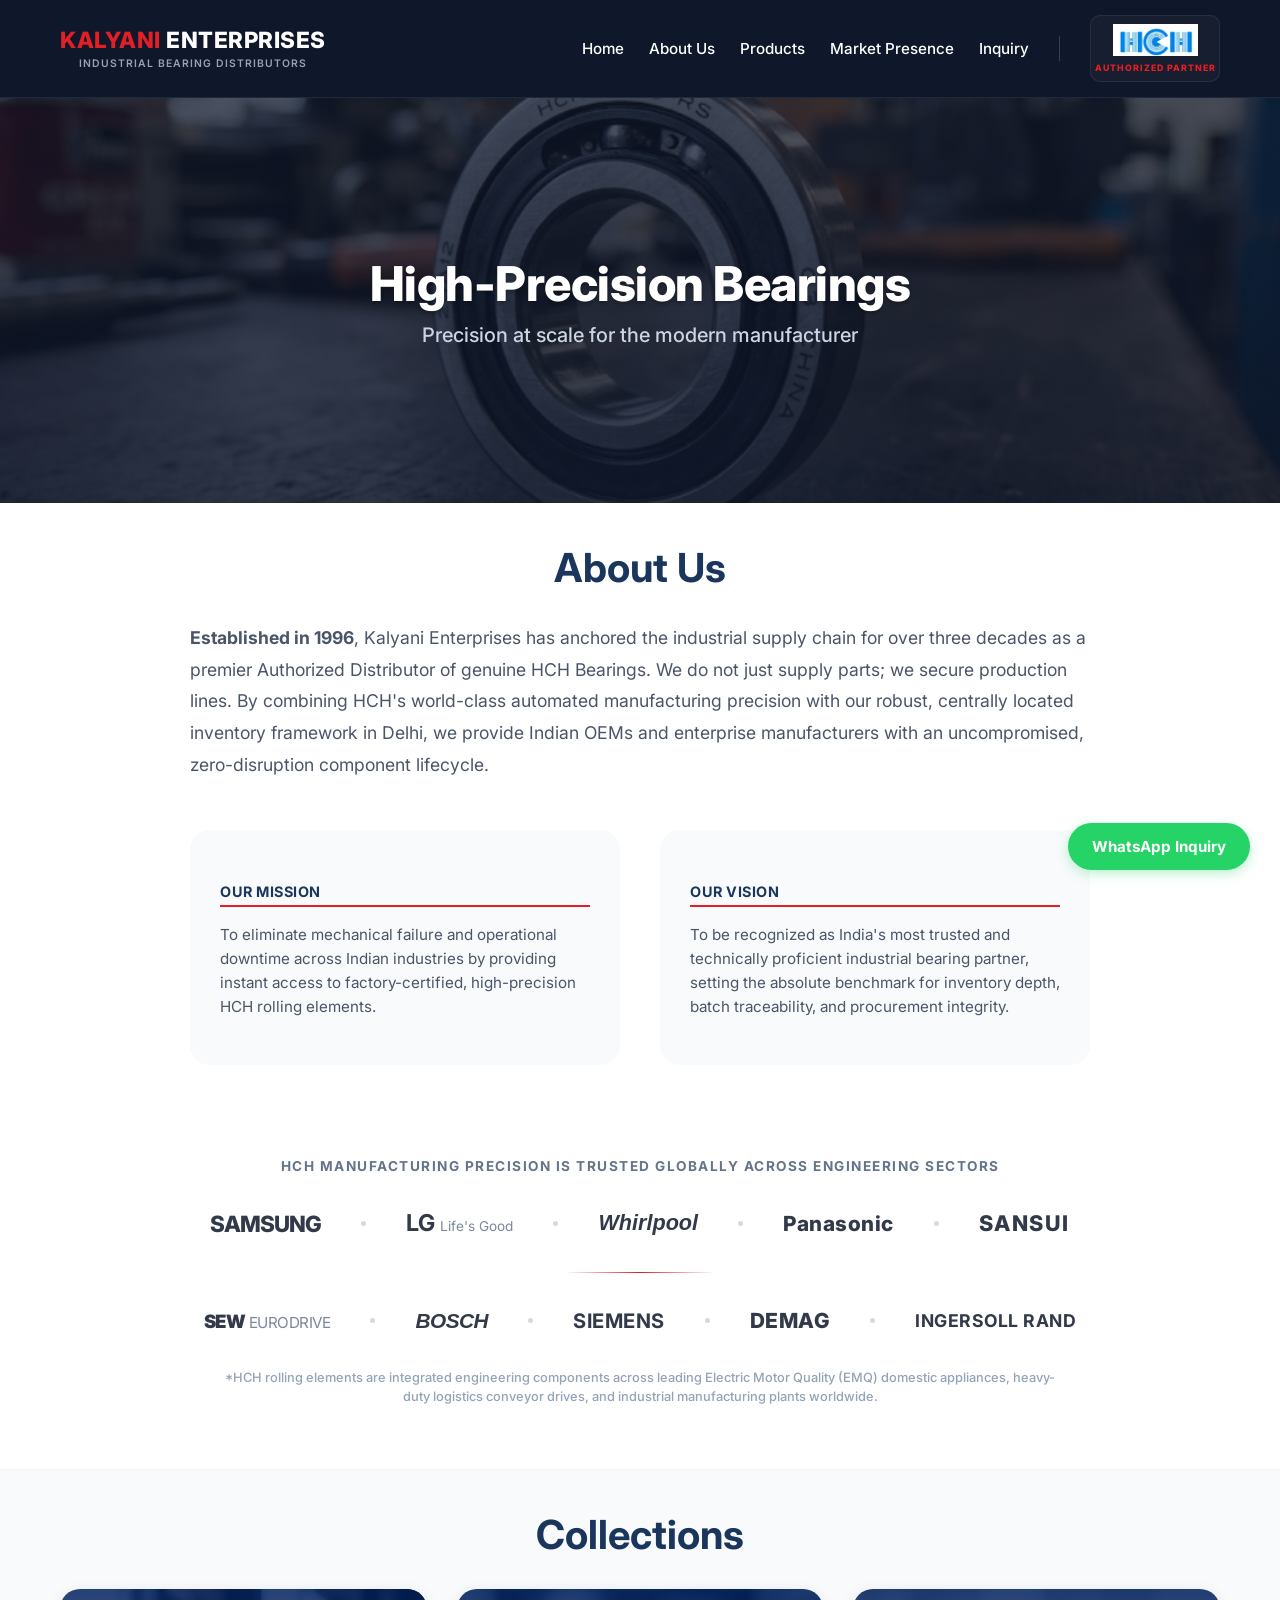
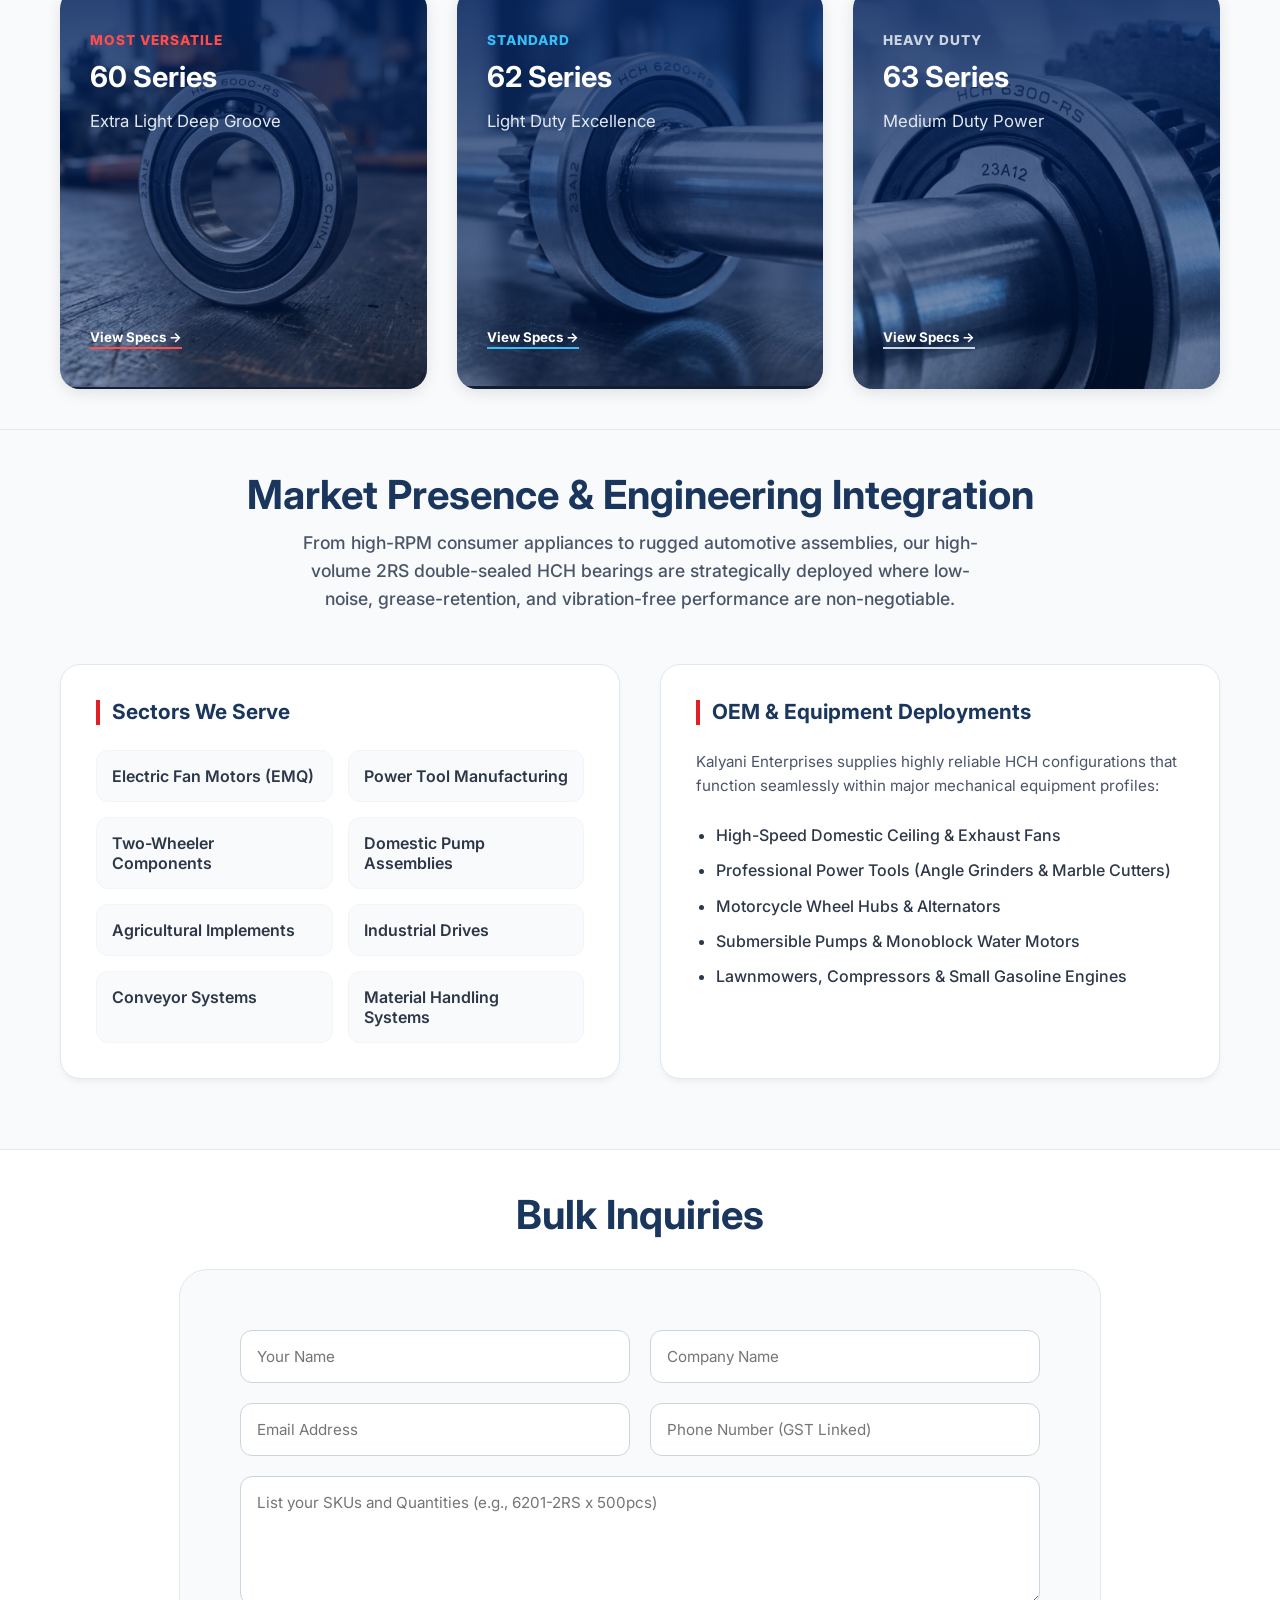
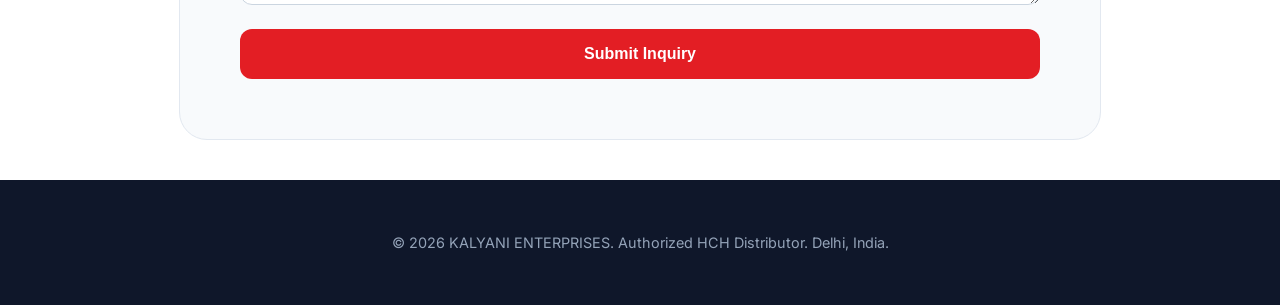
==== commit 95eb3db3: "Update index.html added global presense" ====
--- a/index.html
+++ b/index.html
@@ -96,6 +96,70 @@
         </div>
     </section>
 
+    <!-- DUAL-ROW TRUSTED LOGO SECTION (CONSUMER + INDUSTRIAL EXPO TARGETS) -->
+    <section class="section" style="padding-top: 35px; padding-bottom: 50px; background: #ffffff; border-bottom: 1px solid #f1f5f9;">
+        <div class="container" style="max-width: 1200px; margin: 0 auto; padding: 0 20px; box-sizing: border-box;">
+            <h4 style="text-align: center; color: #64748b; font-weight: 700; text-transform: uppercase; font-size: 0.85rem; letter-spacing: 1.5px; margin-bottom: 35px;">
+                HCH Manufacturing Precision is Trusted Globally Across Engineering Sectors
+            </h4>
+            
+            <div style="display: flex; flex-direction: column; gap: 30px; align-items: center;">
+                
+                <!-- ROW 1: GLOBAL CONSUMER & EMQ POWERHOUSES -->
+                <div style="display: flex; justify-content: center; align-items: center; gap: 40px; flex-wrap: wrap; opacity: 0.85; width: 100%;">
+                    <!-- Brand 1: Samsung -->
+                    <div style="font-size: 1.4rem; font-weight: 800; color: #0f172a; letter-spacing: -1px; font-family: 'Inter', sans-serif;">SAMSUNG</div>
+                    <div style="width: 5px; height: 5px; background: #cbd5e1; border-radius: 50%;"></div>
+                    
+                    <!-- Brand 2: LG -->
+                    <div style="font-size: 1.45rem; font-weight: 700; color: #0f172a; font-family: 'Inter', sans-serif;">LG <span style="font-size: 0.85rem; font-weight: 400; color: #64748b;">Life's Good</span></div>
+                    <div style="width: 5px; height: 5px; background: #cbd5e1; border-radius: 50%;"></div>
+                    
+                    <!-- Brand 3: Whirlpool -->
+                    <div style="font-size: 1.35rem; font-weight: 700; font-style: italic; color: #0f172a;">Whirlpool</div>
+                    <div style="width: 5px; height: 5px; background: #cbd5e1; border-radius: 50%;"></div>
+                    
+                    <!-- Brand 4: Panasonic -->
+                    <div style="font-size: 1.3rem; font-weight: 800; color: #0f172a; letter-spacing: 0.5px;">Panasonic</div>
+                    <div style="width: 5px; height: 5px; background: #cbd5e1; border-radius: 50%;"></div>
+                    
+                    <!-- Brand 5: Sansui -->
+                    <div style="font-size: 1.35rem; font-weight: 800; color: #0f172a; letter-spacing: 1.5px;">SANSUI</div>
+                </div>
+
+                <!-- SUBTLE INDUSTRIAL DIVIDER LINK -->
+                <div style="width: 150px; height: 1px; background: linear-gradient(90deg, transparent, var(--brand-red), transparent); margin: 5px 0;"></div>
+
+                <!-- ROW 2: HEAVY INDUSTRIAL, CONVEYOR & AUTOMATION LEADERS -->
+                <div style="display: flex; justify-content: center; align-items: center; gap: 40px; flex-wrap: wrap; opacity: 0.85; width: 100%;">
+                    <!-- Brand 6: SEW-Eurodrive -->
+                    <div style="font-size: 1.15rem; font-weight: 900; color: #0f172a; letter-spacing: -0.5px; font-family: 'Inter', sans-serif;">SEW <span style="font-weight: 400; color: #64748b; font-size: 0.95rem;">EURODRIVE</span></div>
+                    <div style="width: 5px; height: 5px; background: #cbd5e1; border-radius: 50%;"></div>
+                    
+                    <!-- Brand 7: Bosch -->
+                    <div style="font-size: 1.3rem; font-weight: 800; font-style: italic; color: #0f172a; letter-spacing: -0.5px;">BOSCH</div>
+                    <div style="width: 5px; height: 5px; background: #cbd5e1; border-radius: 50%;"></div>
+                    
+                    <!-- Brand 8: Siemens -->
+                    <div style="font-size: 1.25rem; font-weight: 700; color: #0f172a; letter-spacing: 0.5px;">SIEMENS</div>
+                    <div style="width: 5px; height: 5px; background: #cbd5e1; border-radius: 50%;"></div>
+                    
+                    <!-- Brand 9: Demag -->
+                    <div style="font-size: 1.3rem; font-weight: 800; color: #0f172a; letter-spacing: 0.5px;">DEMAG</div>
+                    <div style="width: 5px; height: 5px; background: #cbd5e1; border-radius: 50%;"></div>
+                    
+                    <!-- Brand 10: Ingersoll Rand -->
+                    <div style="font-size: 1.1rem; font-weight: 700; color: #0f172a; text-transform: uppercase; letter-spacing: 0.5px;">Ingersoll Rand</div>
+                </div>
+
+            </div>
+            
+            <p style="text-align: center; color: #94a3b8; font-size: 0.8rem; margin-top: 35px; font-weight: 500; line-height: 1.5; max-width: 850px; margin-left: auto; margin-right: auto;">
+                *HCH rolling elements are integrated engineering components across leading Electric Motor Quality (EMQ) domestic appliances, heavy-duty logistics conveyor drives, and industrial manufacturing plants worldwide.
+            </p>
+        </div>
+    </section>
+
     <section id="series" class="section bg-light">
         <div class="container">
             <h2 class="section-title">Collections</h2>
@@ -176,7 +240,6 @@
                         <div style="background: #f8fafc; padding: 15px; border-radius: 12px; border: 1px solid #f1f5f9; font-weight: 600; color: var(--dark);">
                             Industrial Drives
                         </div>
-                        
                         <div style="background: #f8fafc; padding: 15px; border-radius: 12px; border: 1px solid #f1f5f9; font-weight: 600; color: var(--dark);">
                             Conveyor Systems
                         </div>
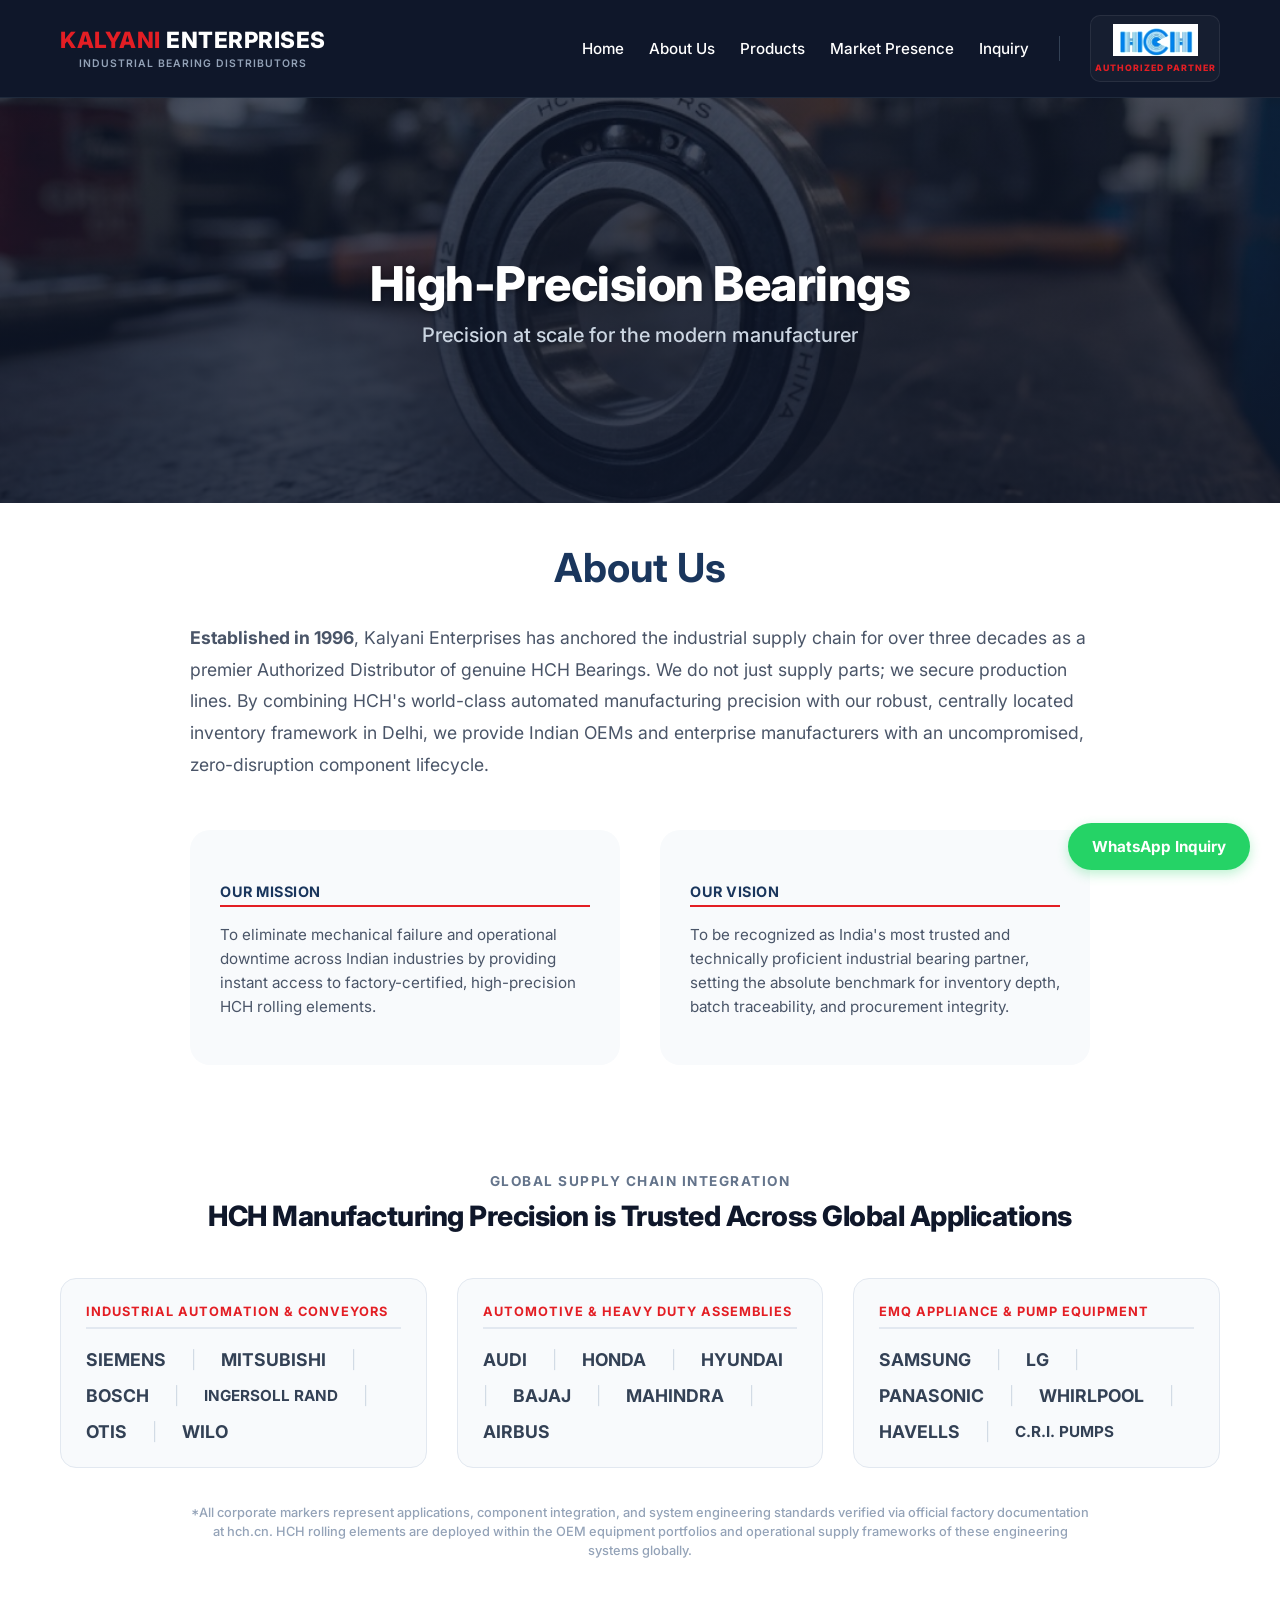
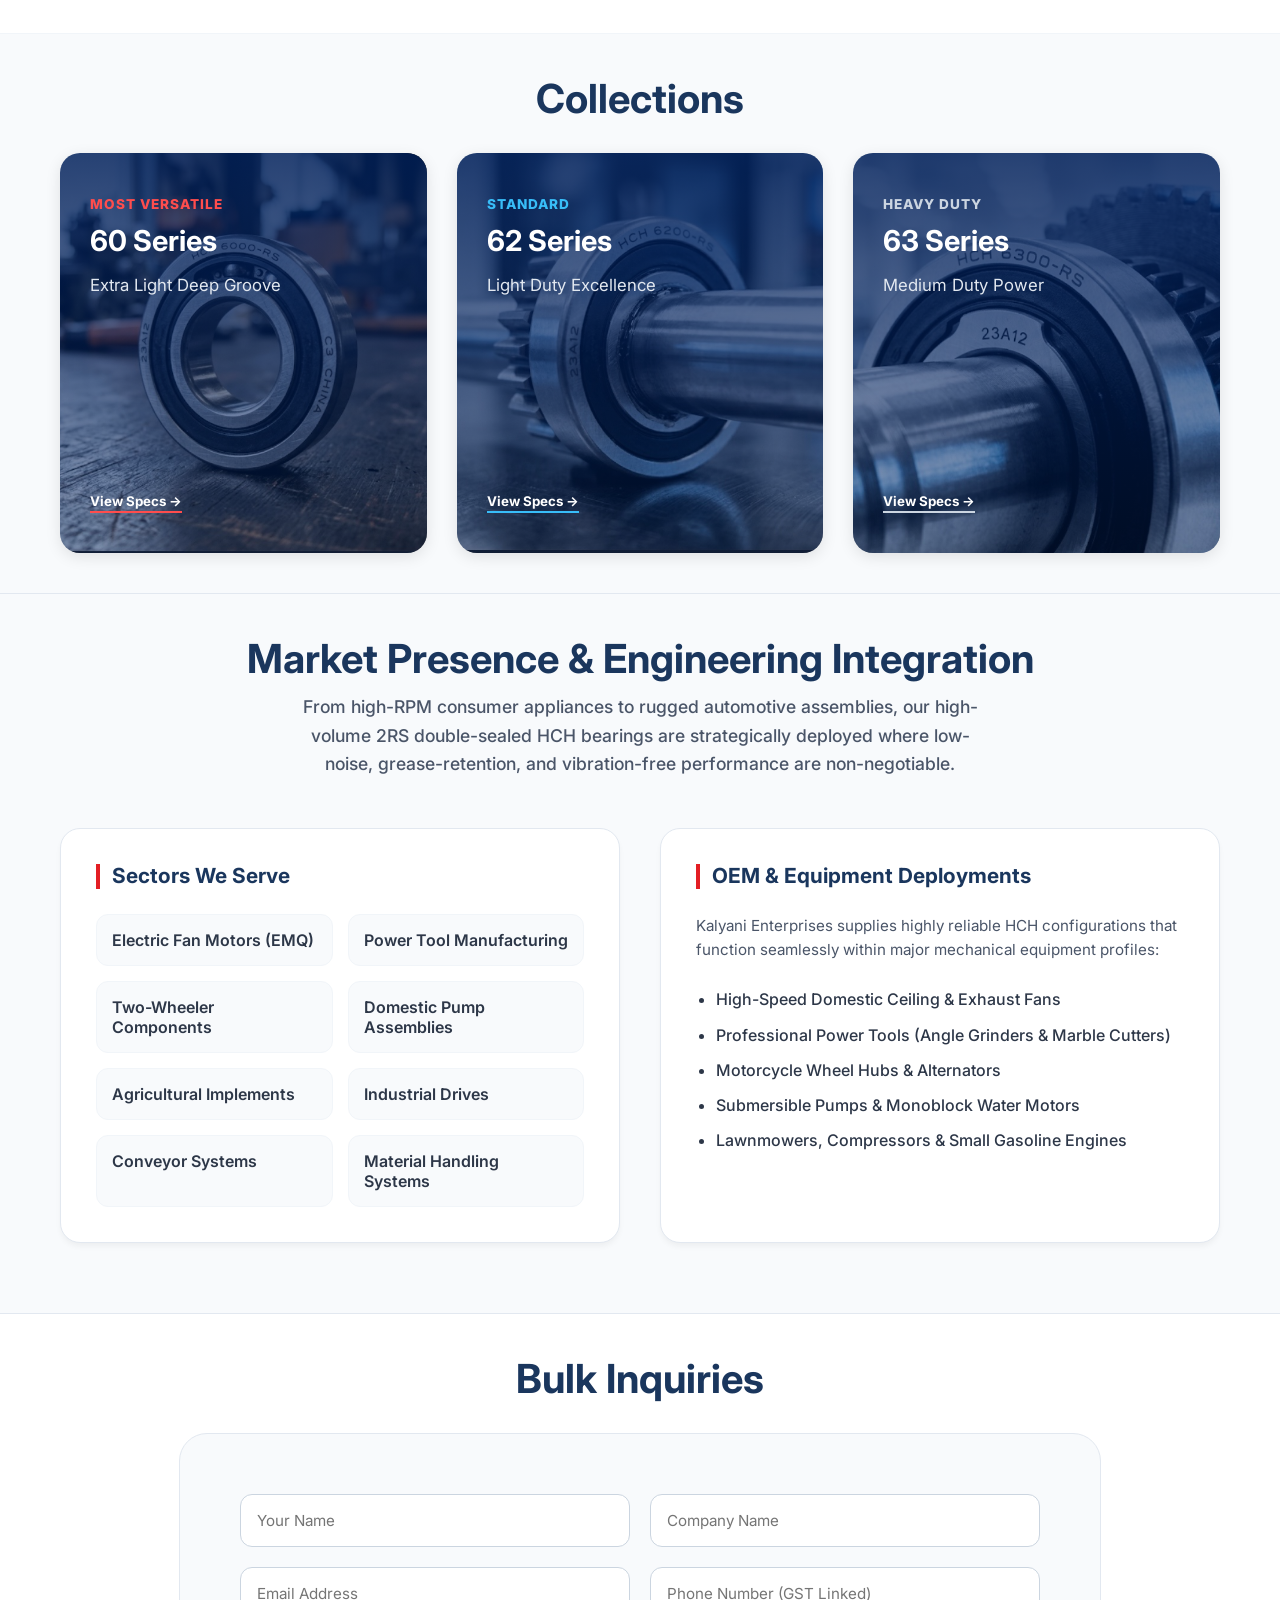
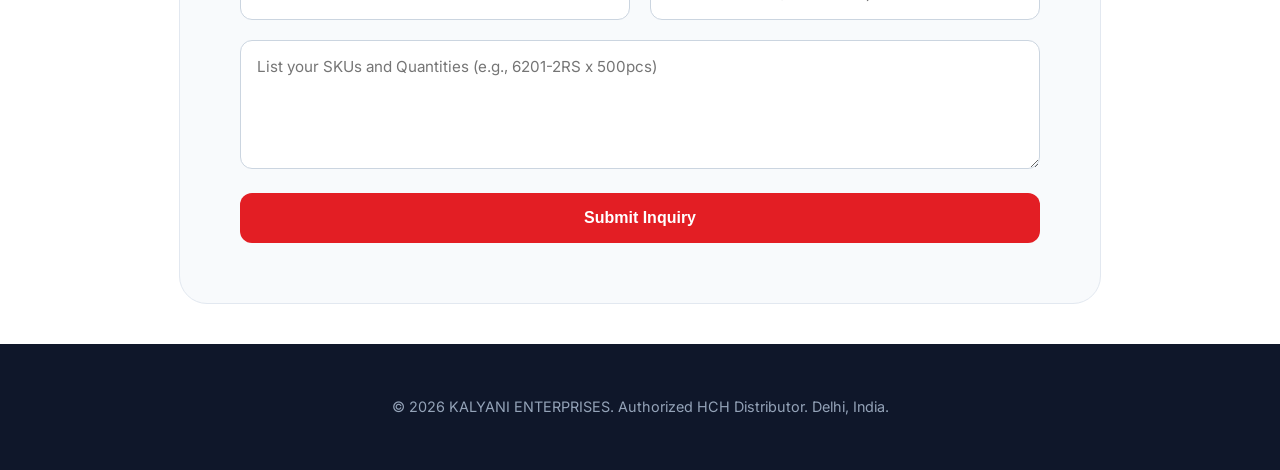
==== commit cad66347: "Update index.html added brands from hch.cn added more brands from hch.cn" ====
--- a/index.html
+++ b/index.html
@@ -96,66 +96,83 @@
         </div>
     </section>
 
-    <!-- DUAL-ROW TRUSTED LOGO SECTION (CONSUMER + INDUSTRIAL EXPO TARGETS) -->
-    <section class="section" style="padding-top: 35px; padding-bottom: 50px; background: #ffffff; border-bottom: 1px solid #f1f5f9;">
+<!-- FULLY VERIFIED FACTORY SUPPLY CHAIN TRUST GRID -->
+    <section class="section" style="padding-top: 50px; padding-bottom: 60px; background: #ffffff; border-bottom: 1px solid #f1f5f9;">
         <div class="container" style="max-width: 1200px; margin: 0 auto; padding: 0 20px; box-sizing: border-box;">
-            <h4 style="text-align: center; color: #64748b; font-weight: 700; text-transform: uppercase; font-size: 0.85rem; letter-spacing: 1.5px; margin-bottom: 35px;">
-                HCH Manufacturing Precision is Trusted Globally Across Engineering Sectors
+            
+            <h4 style="text-align: center; color: #64748b; font-weight: 700; text-transform: uppercase; font-size: 0.85rem; letter-spacing: 1.5px; margin-bottom: 10px;">
+                Global Supply Chain Integration
             </h4>
+            <h2 style="text-align: center; color: #0f172a; font-size: 1.75rem; font-weight: 800; margin-top: 0; margin-bottom: 45px; letter-spacing: -0.5px;">
+                HCH Manufacturing Precision is Trusted Across Global Applications
+            </h2>
             
-            <div style="display: flex; flex-direction: column; gap: 30px; align-items: center;">
+            <div style="display: grid; grid-template-columns: repeat(auto-fit, minmax(320px, 1fr)); gap: 30px; width: 100%;">
                 
-                <!-- ROW 1: GLOBAL CONSUMER & EMQ POWERHOUSES -->
-                <div style="display: flex; justify-content: center; align-items: center; gap: 40px; flex-wrap: wrap; opacity: 0.85; width: 100%;">
-                    <!-- Brand 1: Samsung -->
-                    <div style="font-size: 1.4rem; font-weight: 800; color: #0f172a; letter-spacing: -1px; font-family: 'Inter', sans-serif;">SAMSUNG</div>
-                    <div style="width: 5px; height: 5px; background: #cbd5e1; border-radius: 50%;"></div>
-                    
-                    <!-- Brand 2: LG -->
-                    <div style="font-size: 1.45rem; font-weight: 700; color: #0f172a; font-family: 'Inter', sans-serif;">LG <span style="font-size: 0.85rem; font-weight: 400; color: #64748b;">Life's Good</span></div>
-                    <div style="width: 5px; height: 5px; background: #cbd5e1; border-radius: 50%;"></div>
-                    
-                    <!-- Brand 3: Whirlpool -->
-                    <div style="font-size: 1.35rem; font-weight: 700; font-style: italic; color: #0f172a;">Whirlpool</div>
-                    <div style="width: 5px; height: 5px; background: #cbd5e1; border-radius: 50%;"></div>
-                    
-                    <!-- Brand 4: Panasonic -->
-                    <div style="font-size: 1.3rem; font-weight: 800; color: #0f172a; letter-spacing: 0.5px;">Panasonic</div>
-                    <div style="width: 5px; height: 5px; background: #cbd5e1; border-radius: 50%;"></div>
-                    
-                    <!-- Brand 5: Sansui -->
-                    <div style="font-size: 1.35rem; font-weight: 800; color: #0f172a; letter-spacing: 1.5px;">SANSUI</div>
-                </div>
-
-                <!-- SUBTLE INDUSTRIAL DIVIDER LINK -->
-                <div style="width: 150px; height: 1px; background: linear-gradient(90deg, transparent, var(--brand-red), transparent); margin: 5px 0;"></div>
-
-                <!-- ROW 2: HEAVY INDUSTRIAL, CONVEYOR & AUTOMATION LEADERS -->
-                <div style="display: flex; justify-content: center; align-items: center; gap: 40px; flex-wrap: wrap; opacity: 0.85; width: 100%;">
-                    <!-- Brand 6: SEW-Eurodrive -->
-                    <div style="font-size: 1.15rem; font-weight: 900; color: #0f172a; letter-spacing: -0.5px; font-family: 'Inter', sans-serif;">SEW <span style="font-weight: 400; color: #64748b; font-size: 0.95rem;">EURODRIVE</span></div>
-                    <div style="width: 5px; height: 5px; background: #cbd5e1; border-radius: 50%;"></div>
-                    
-                    <!-- Brand 7: Bosch -->
-                    <div style="font-size: 1.3rem; font-weight: 800; font-style: italic; color: #0f172a; letter-spacing: -0.5px;">BOSCH</div>
-                    <div style="width: 5px; height: 5px; background: #cbd5e1; border-radius: 50%;"></div>
-                    
-                    <!-- Brand 8: Siemens -->
-                    <div style="font-size: 1.25rem; font-weight: 700; color: #0f172a; letter-spacing: 0.5px;">SIEMENS</div>
-                    <div style="width: 5px; height: 5px; background: #cbd5e1; border-radius: 50%;"></div>
-                    
-                    <!-- Brand 9: Demag -->
-                    <div style="font-size: 1.3rem; font-weight: 800; color: #0f172a; letter-spacing: 0.5px;">DEMAG</div>
-                    <div style="width: 5px; height: 5px; background: #cbd5e1; border-radius: 50%;"></div>
-                    
-                    <!-- Brand 10: Ingersoll Rand -->
-                    <div style="font-size: 1.1rem; font-weight: 700; color: #0f172a; text-transform: uppercase; letter-spacing: 0.5px;">Ingersoll Rand</div>
+                <!-- PILLAR 1: INDUSTRIAL AUTOMATION & LOGISTICS -->
+                <div style="background: #f8fafc; padding: 25px; border-radius: 16px; border: 1px solid #e2e8f0;">
+                    <h5 style="color: var(--brand-red); font-weight: 700; text-transform: uppercase; font-size: 0.8rem; letter-spacing: 1px; margin-top: 0; margin-bottom: 20px; border-bottom: 2px solid #e2e8f0; padding-bottom: 8px;">
+                        Industrial Automation & Conveyors
+                    </h5>
+                    <div style="display: flex; flex-wrap: wrap; gap: 15px 25px; align-items: center; color: #334155; font-weight: 700; font-size: 1.1rem;">
+                        <span>SIEMENS</span>
+                        <span style="color: #cbd5e1; font-weight: 300;">|</span>
+                        <span>MITSUBISHI</span>
+                        <span style="color: #cbd5e1; font-weight: 300;">|</span>
+                        <span>BOSCH</span>
+                        <span style="color: #cbd5e1; font-weight: 300;">|</span>
+                        <span style="font-size: 0.95rem; text-transform: uppercase;">Ingersoll Rand</span>
+                        <span style="color: #cbd5e1; font-weight: 300;">|</span>
+                        <span>OTIS</span>
+                        <span style="color: #cbd5e1; font-weight: 300;">|</span>
+                        <span>WILO</span>
+                    </div>
+                </div>
+
+                <!-- PILLAR 2: AUTOMOTIVE & HEAVY MACHINERY -->
+                <div style="background: #f8fafc; padding: 25px; border-radius: 16px; border: 1px solid #e2e8f0;">
+                    <h5 style="color: var(--brand-red); font-weight: 700; text-transform: uppercase; font-size: 0.8rem; letter-spacing: 1px; margin-top: 0; margin-bottom: 20px; border-bottom: 2px solid #e2e8f0; padding-bottom: 8px;">
+                        Automotive & Heavy Duty Assemblies
+                    </h5>
+                    <div style="display: flex; flex-wrap: wrap; gap: 15px 25px; align-items: center; color: #334155; font-weight: 700; font-size: 1.1rem;">
+                        <span>AUDI</span>
+                        <span style="color: #cbd5e1; font-weight: 300;">|</span>
+                        <span>HONDA</span>
+                        <span style="color: #cbd5e1; font-weight: 300;">|</span>
+                        <span>HYUNDAI</span>
+                        <span style="color: #cbd5e1; font-weight: 300;">|</span>
+                        <span>BAJAJ</span>
+                        <span style="color: #cbd5e1; font-weight: 300;">|</span>
+                        <span>MAHINDRA</span>
+                        <span style="color: #cbd5e1; font-weight: 300;">|</span>
+                        <span>AIRBUS</span>
+                    </div>
+                </div>
+
+                <!-- PILLAR 3: APPLIANCES & FLUID SYSTEM MOTORS -->
+                <div style="background: #f8fafc; padding: 25px; border-radius: 16px; border: 1px solid #e2e8f0;">
+                    <h5 style="color: var(--brand-red); font-weight: 700; text-transform: uppercase; font-size: 0.8rem; letter-spacing: 1px; margin-top: 0; margin-bottom: 20px; border-bottom: 2px solid #e2e8f0; padding-bottom: 8px;">
+                        EMQ Appliance & Pump Equipment
+                    </h5>
+                    <div style="display: flex; flex-wrap: wrap; gap: 15px 25px; align-items: center; color: #334155; font-weight: 700; font-size: 1.1rem;">
+                        <span>SAMSUNG</span>
+                        <span style="color: #cbd5e1; font-weight: 300;">|</span>
+                        <span>LG</span>
+                        <span style="color: #cbd5e1; font-weight: 300;">|</span>
+                        <span>PANASONIC</span>
+                        <span style="color: #cbd5e1; font-weight: 300;">|</span>
+                        <span>WHIRLPOOL</span>
+                        <span style="color: #cbd5e1; font-weight: 300;">|</span>
+                        <span>HAVELLS</span>
+                        <span style="color: #cbd5e1; font-weight: 300;">|</span>
+                        <span style="font-size: 0.95rem;">C.R.I. PUMPS</span>
+                    </div>
                 </div>
 
             </div>
             
-            <p style="text-align: center; color: #94a3b8; font-size: 0.8rem; margin-top: 35px; font-weight: 500; line-height: 1.5; max-width: 850px; margin-left: auto; margin-right: auto;">
-                *HCH rolling elements are integrated engineering components across leading Electric Motor Quality (EMQ) domestic appliances, heavy-duty logistics conveyor drives, and industrial manufacturing plants worldwide.
+            <p style="text-align: center; color: #94a3b8; font-size: 0.8rem; margin-top: 35px; font-weight: 500; line-height: 1.5; max-width: 900px; margin-left: auto; margin-right: auto;">
+                *All corporate markers represent applications, component integration, and system engineering standards verified via official factory documentation at hch.cn. HCH rolling elements are deployed within the OEM equipment portfolios and operational supply frameworks of these engineering systems globally.
             </p>
         </div>
     </section>
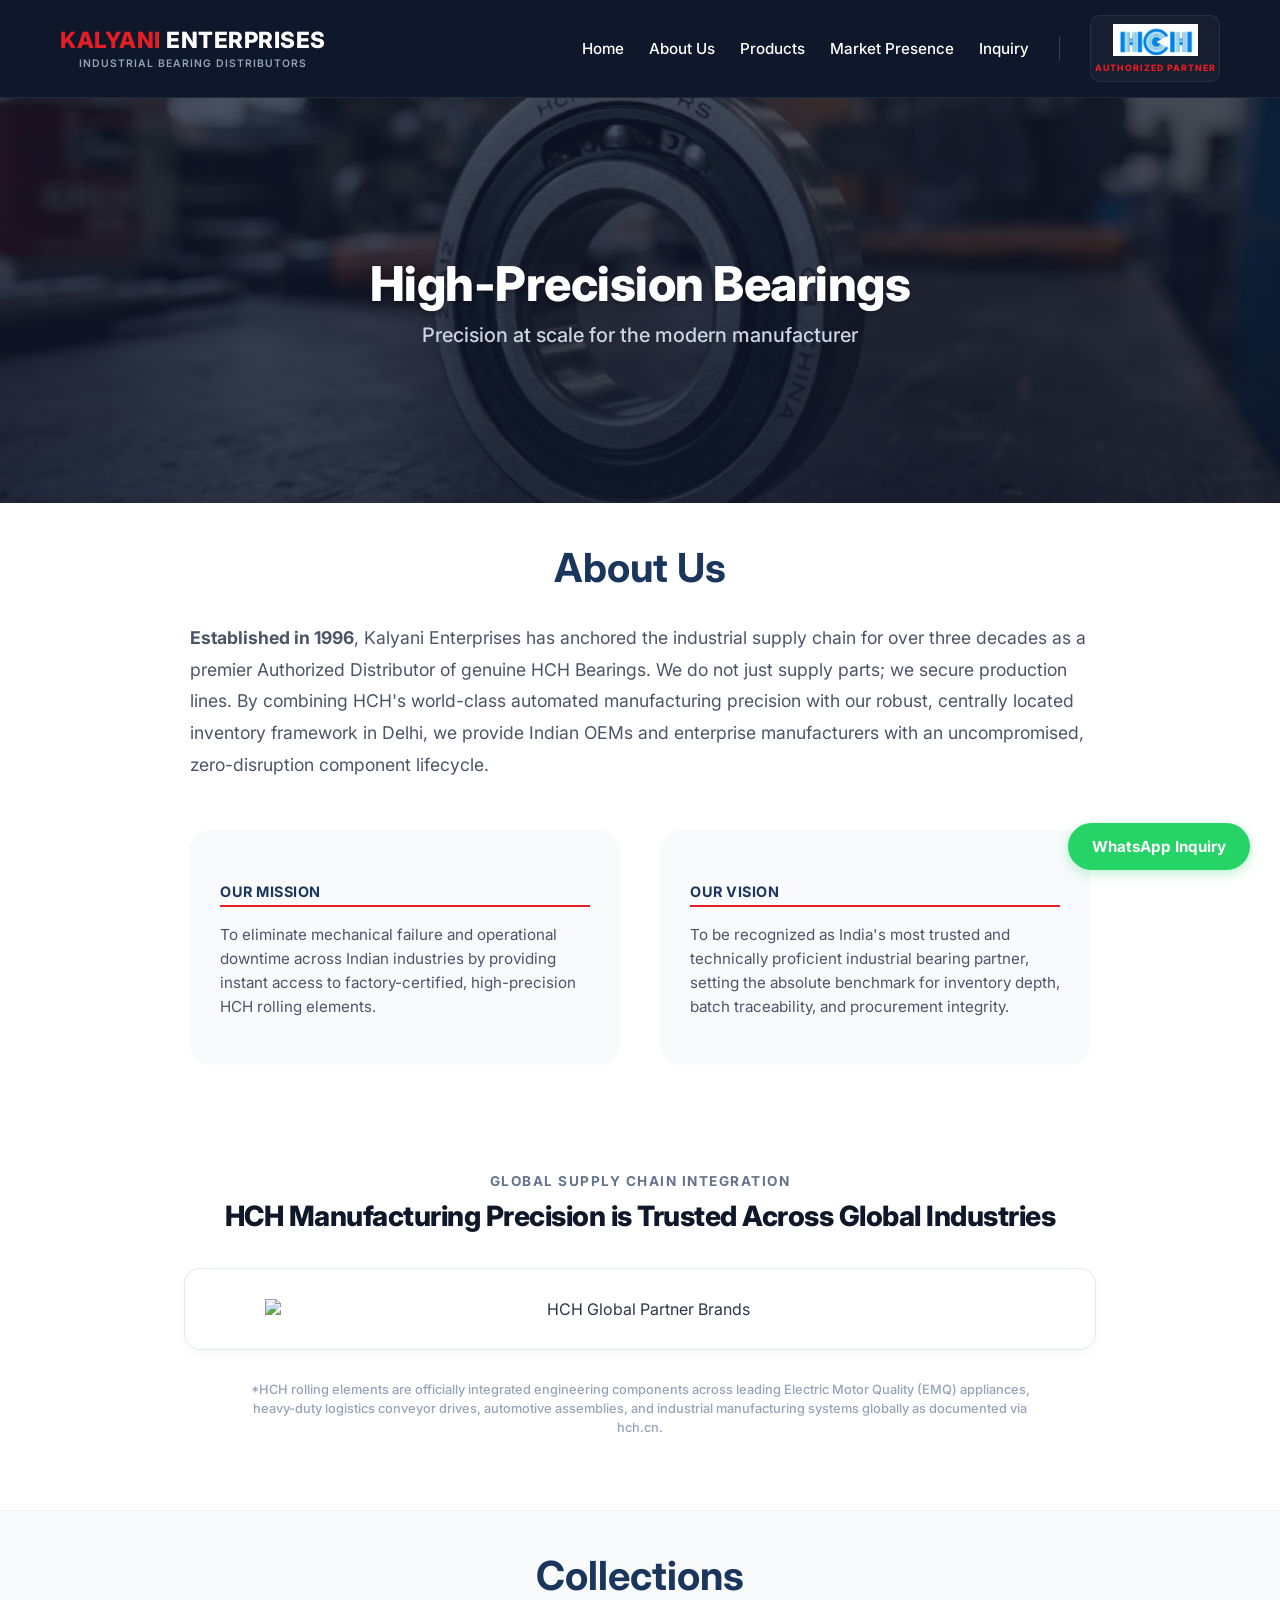
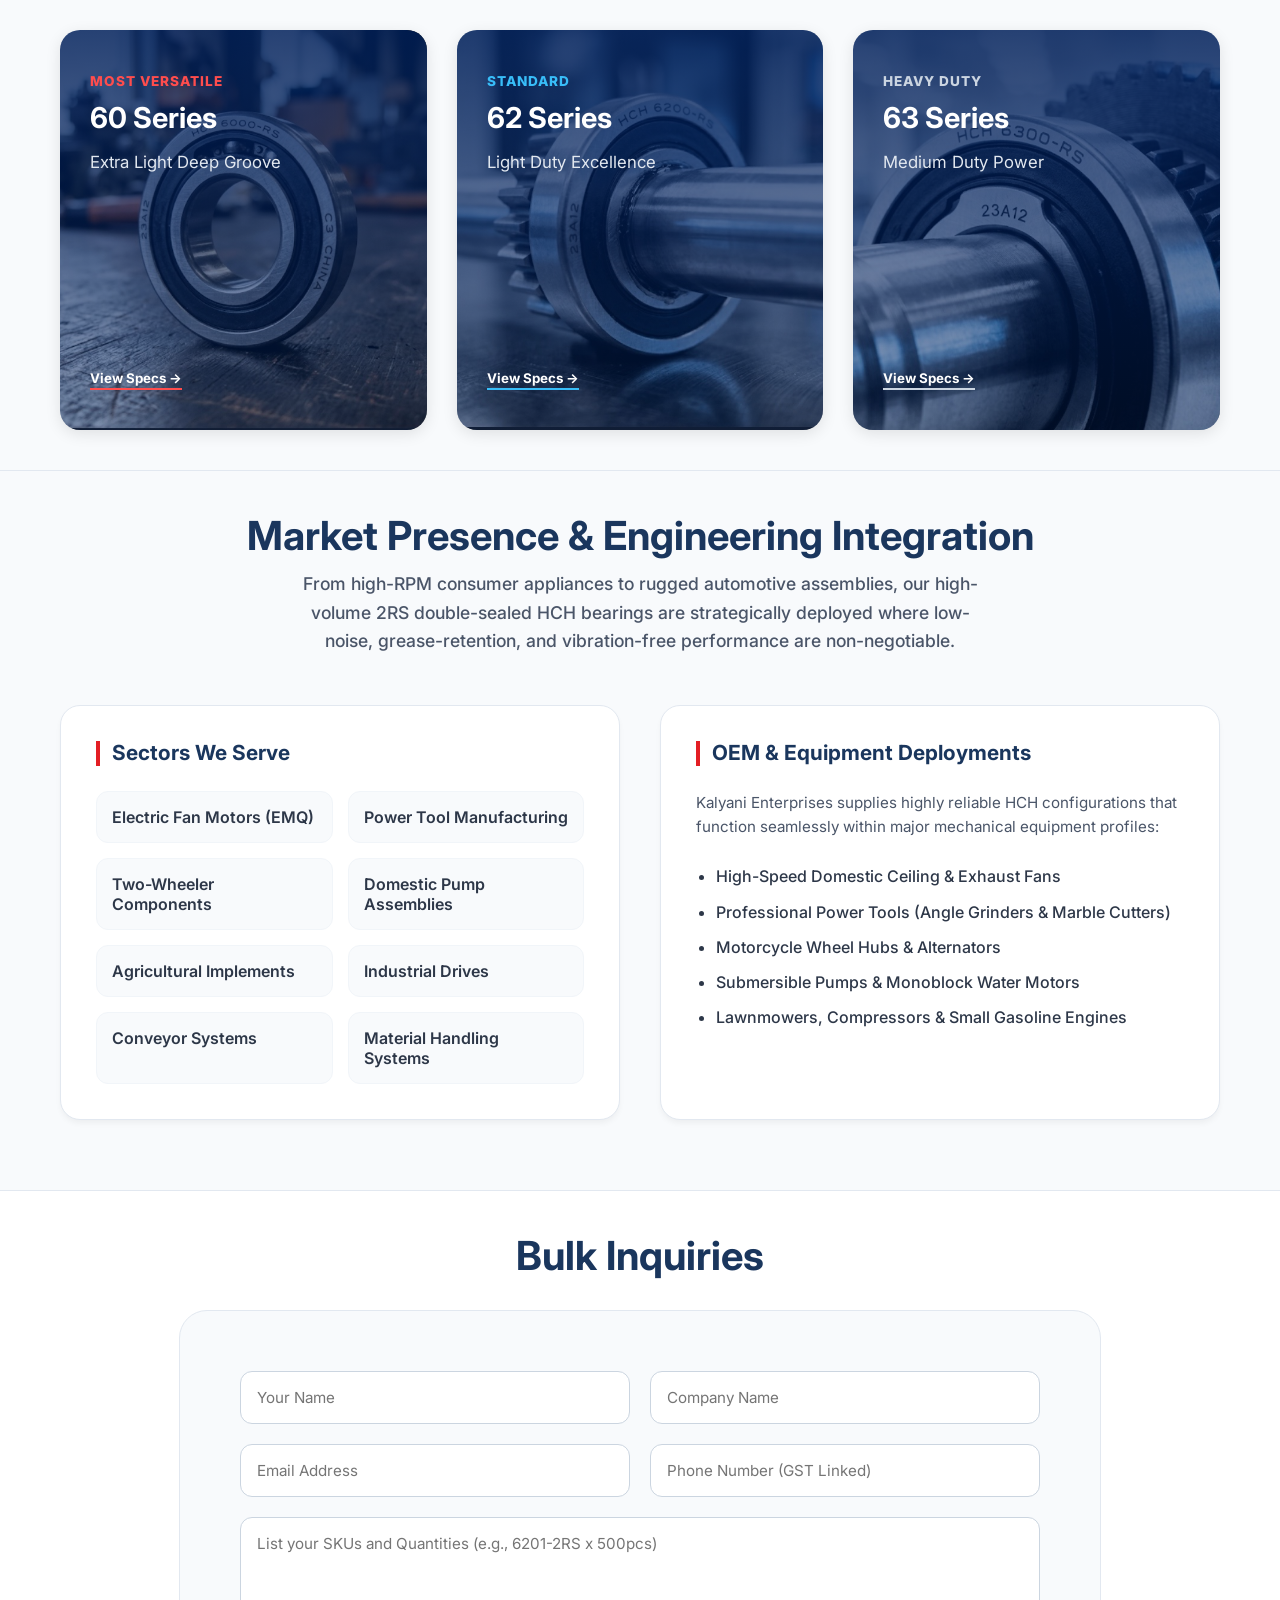
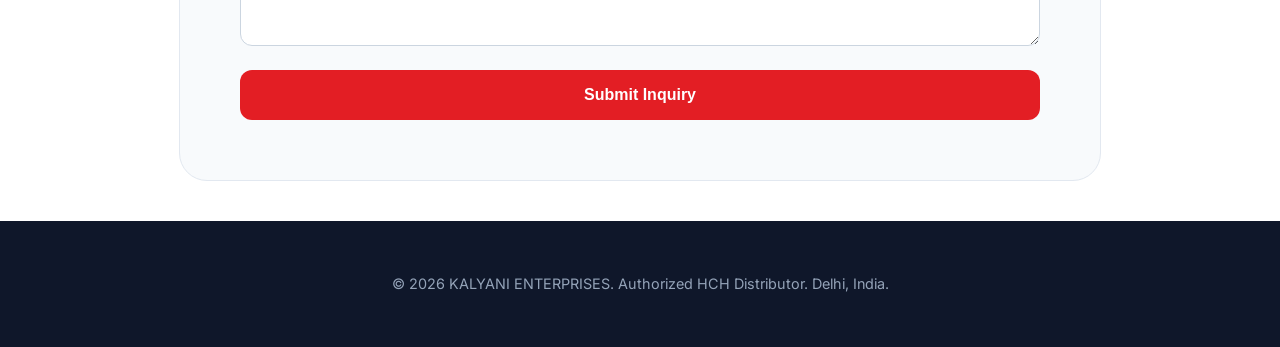
==== commit 18eaff0d: "Update index.html added brand image" ====
--- a/index.html
+++ b/index.html
@@ -96,87 +96,45 @@
         </div>
     </section>
 
-<!-- FULLY VERIFIED FACTORY SUPPLY CHAIN TRUST GRID -->
+<!-- VERIFIED GLOBAL BRAND PARTNERS BLOCK -->
     <section class="section" style="padding-top: 50px; padding-bottom: 60px; background: #ffffff; border-bottom: 1px solid #f1f5f9;">
-        <div class="container" style="max-width: 1200px; margin: 0 auto; padding: 0 20px; box-sizing: border-box;">
-            
-            <h4 style="text-align: center; color: #64748b; font-weight: 700; text-transform: uppercase; font-size: 0.85rem; letter-spacing: 1.5px; margin-bottom: 10px;">
+        <div class="container" style="max-width: 1000px; margin: 0 auto; padding: 0 20px; box-sizing: border-box; text-align: center;">
+            
+            <h4 style="color: #64748b; font-weight: 700; text-transform: uppercase; font-size: 0.85rem; letter-spacing: 1.5px; margin-bottom: 10px;">
                 Global Supply Chain Integration
             </h4>
-            <h2 style="text-align: center; color: #0f172a; font-size: 1.75rem; font-weight: 800; margin-top: 0; margin-bottom: 45px; letter-spacing: -0.5px;">
-                HCH Manufacturing Precision is Trusted Across Global Applications
+            <h2 style="color: #0f172a; font-size: 1.75rem; font-weight: 800; margin-top: 0; margin-bottom: 35px; letter-spacing: -0.5px;">
+                HCH Manufacturing Precision is Trusted Across Global Industries
             </h2>
             
-            <div style="display: grid; grid-template-columns: repeat(auto-fit, minmax(320px, 1fr)); gap: 30px; width: 100%;">
-                
-                <!-- PILLAR 1: INDUSTRIAL AUTOMATION & LOGISTICS -->
-                <div style="background: #f8fafc; padding: 25px; border-radius: 16px; border: 1px solid #e2e8f0;">
-                    <h5 style="color: var(--brand-red); font-weight: 700; text-transform: uppercase; font-size: 0.8rem; letter-spacing: 1px; margin-top: 0; margin-bottom: 20px; border-bottom: 2px solid #e2e8f0; padding-bottom: 8px;">
-                        Industrial Automation & Conveyors
-                    </h5>
-                    <div style="display: flex; flex-wrap: wrap; gap: 15px 25px; align-items: center; color: #334155; font-weight: 700; font-size: 1.1rem;">
-                        <span>SIEMENS</span>
-                        <span style="color: #cbd5e1; font-weight: 300;">|</span>
-                        <span>MITSUBISHI</span>
-                        <span style="color: #cbd5e1; font-weight: 300;">|</span>
-                        <span>BOSCH</span>
-                        <span style="color: #cbd5e1; font-weight: 300;">|</span>
-                        <span style="font-size: 0.95rem; text-transform: uppercase;">Ingersoll Rand</span>
-                        <span style="color: #cbd5e1; font-weight: 300;">|</span>
-                        <span>OTIS</span>
-                        <span style="color: #cbd5e1; font-weight: 300;">|</span>
-                        <span>WILO</span>
-                    </div>
-                </div>
-
-                <!-- PILLAR 2: AUTOMOTIVE & HEAVY MACHINERY -->
-                <div style="background: #f8fafc; padding: 25px; border-radius: 16px; border: 1px solid #e2e8f0;">
-                    <h5 style="color: var(--brand-red); font-weight: 700; text-transform: uppercase; font-size: 0.8rem; letter-spacing: 1px; margin-top: 0; margin-bottom: 20px; border-bottom: 2px solid #e2e8f0; padding-bottom: 8px;">
-                        Automotive & Heavy Duty Assemblies
-                    </h5>
-                    <div style="display: flex; flex-wrap: wrap; gap: 15px 25px; align-items: center; color: #334155; font-weight: 700; font-size: 1.1rem;">
-                        <span>AUDI</span>
-                        <span style="color: #cbd5e1; font-weight: 300;">|</span>
-                        <span>HONDA</span>
-                        <span style="color: #cbd5e1; font-weight: 300;">|</span>
-                        <span>HYUNDAI</span>
-                        <span style="color: #cbd5e1; font-weight: 300;">|</span>
-                        <span>BAJAJ</span>
-                        <span style="color: #cbd5e1; font-weight: 300;">|</span>
-                        <span>MAHINDRA</span>
-                        <span style="color: #cbd5e1; font-weight: 300;">|</span>
-                        <span>AIRBUS</span>
-                    </div>
-                </div>
-
-                <!-- PILLAR 3: APPLIANCES & FLUID SYSTEM MOTORS -->
-                <div style="background: #f8fafc; padding: 25px; border-radius: 16px; border: 1px solid #e2e8f0;">
-                    <h5 style="color: var(--brand-red); font-weight: 700; text-transform: uppercase; font-size: 0.8rem; letter-spacing: 1px; margin-top: 0; margin-bottom: 20px; border-bottom: 2px solid #e2e8f0; padding-bottom: 8px;">
-                        EMQ Appliance & Pump Equipment
-                    </h5>
-                    <div style="display: flex; flex-wrap: wrap; gap: 15px 25px; align-items: center; color: #334155; font-weight: 700; font-size: 1.1rem;">
-                        <span>SAMSUNG</span>
-                        <span style="color: #cbd5e1; font-weight: 300;">|</span>
-                        <span>LG</span>
-                        <span style="color: #cbd5e1; font-weight: 300;">|</span>
-                        <span>PANASONIC</span>
-                        <span style="color: #cbd5e1; font-weight: 300;">|</span>
-                        <span>WHIRLPOOL</span>
-                        <span style="color: #cbd5e1; font-weight: 300;">|</span>
-                        <span>HAVELLS</span>
-                        <span style="color: #cbd5e1; font-weight: 300;">|</span>
-                        <span style="font-size: 0.95rem;">C.R.I. PUMPS</span>
-                    </div>
-                </div>
-
-            </div>
-            
-            <p style="text-align: center; color: #94a3b8; font-size: 0.8rem; margin-top: 35px; font-weight: 500; line-height: 1.5; max-width: 900px; margin-left: auto; margin-right: auto;">
-                *All corporate markers represent applications, component integration, and system engineering standards verified via official factory documentation at hch.cn. HCH rolling elements are deployed within the OEM equipment portfolios and operational supply frameworks of these engineering systems globally.
+            <!-- Scaled Image Container -->
+            <div style="
+                background: #ffffff; 
+                padding: 30px; 
+                border-radius: 16px; 
+                border: 1px solid #e2e8f0; 
+                box-shadow: 0 4px 12px rgba(15, 23, 42, 0.03);
+                display: flex;
+                justify-content: center;
+                align-items: center;
+                max-width: 850px;
+                margin: 0 auto;
+            ">
+                <img src="brands.png" alt="HCH Global Partner Brands" style="
+                    width: 100%; 
+                    height: auto; 
+                    max-width: 750px; 
+                    display: block;
+                    object-fit: contain;
+                ">
+            </div>
+            
+            <p style="text-align: center; color: #94a3b8; font-size: 0.8rem; margin-top: 30px; font-weight: 500; line-height: 1.5; max-width: 800px; margin-left: auto; margin-right: auto;">
+                *HCH rolling elements are officially integrated engineering components across leading Electric Motor Quality (EMQ) appliances, heavy-duty logistics conveyor drives, automotive assemblies, and industrial manufacturing systems globally as documented via hch.cn.
             </p>
-        </div>
-    </section>
-
+            
+        </div>
+    </section>
     <section id="series" class="section bg-light">
         <div class="container">
             <h2 class="section-title">Collections</h2>
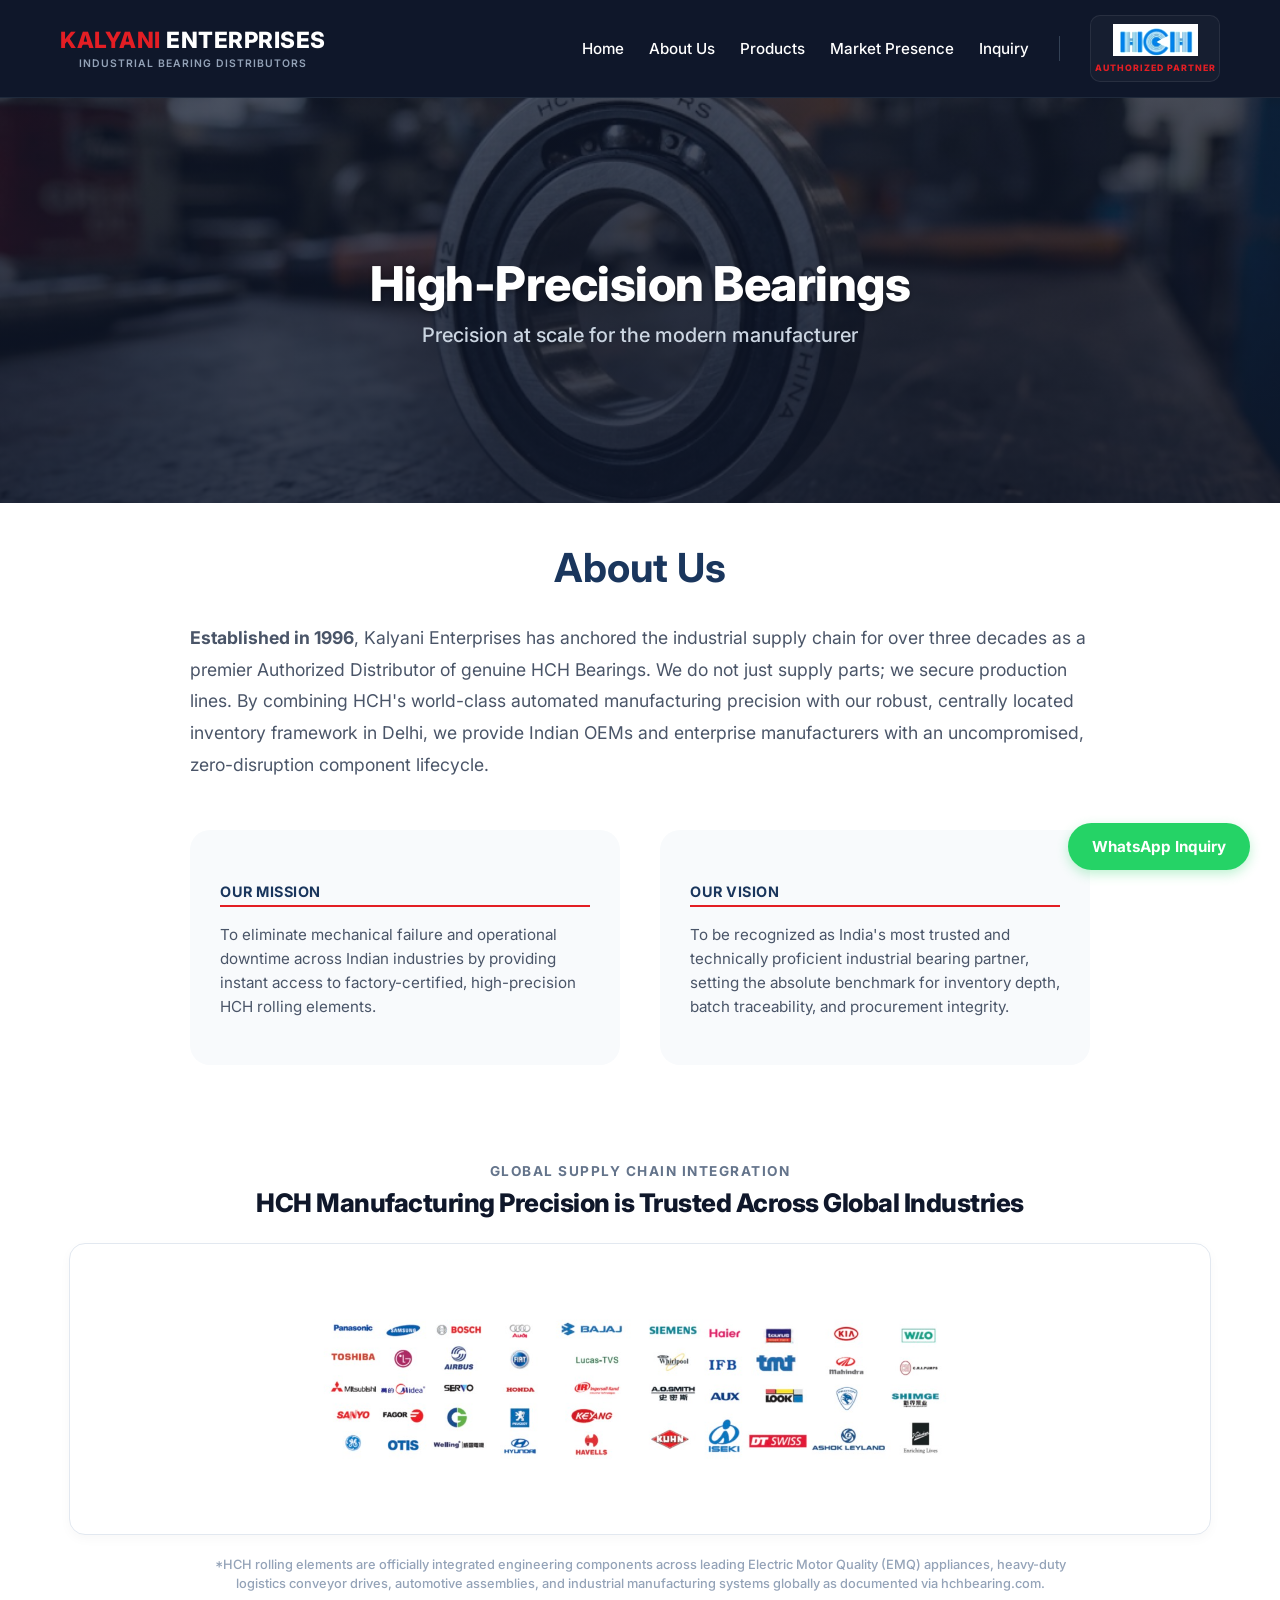
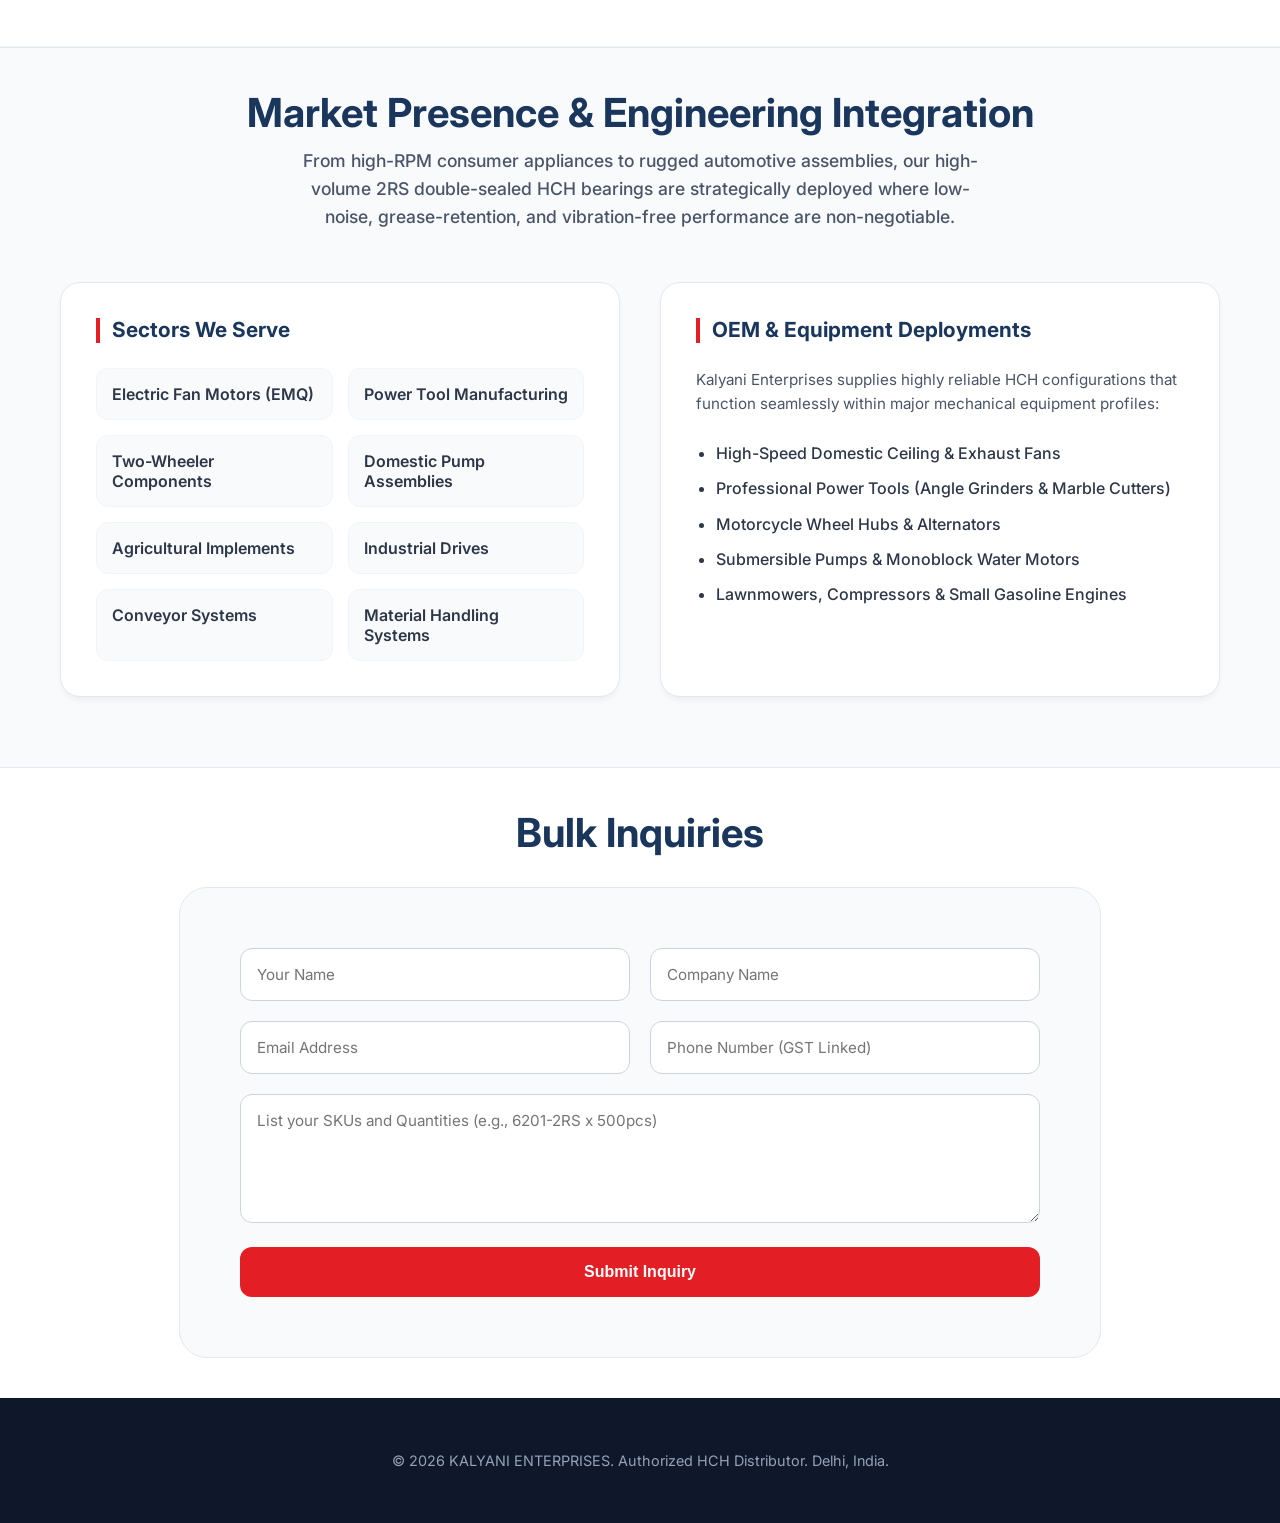
==== commit 538445c8: "Update index.html updated brand images" ====
--- a/index.html
+++ b/index.html
@@ -96,93 +96,45 @@
         </div>
     </section>
 
-<!-- VERIFIED GLOBAL BRAND PARTNERS BLOCK -->
-    <section class="section" style="padding-top: 50px; padding-bottom: 60px; background: #ffffff; border-bottom: 1px solid #f1f5f9;">
-        <div class="container" style="max-width: 1000px; margin: 0 auto; padding: 0 20px; box-sizing: border-box; text-align: center;">
-            
-            <h4 style="color: #64748b; font-weight: 700; text-transform: uppercase; font-size: 0.85rem; letter-spacing: 1.5px; margin-bottom: 10px;">
+<!-- VERIFIED GLOBAL BRAND PARTNERS BLOCK (OPTIMIZED FOR LANDSCAPE) -->
+    <section class="section" style="padding-top: 40px; padding-bottom: 40px; background: #ffffff; border-bottom: 1px solid #f1f5f9;">
+        <div class="container" style="max-width: 1200px; margin: 0 auto; padding: 0 20px; box-sizing: border-box; text-align: center;">
+            
+            <h4 style="color: #64748b; font-weight: 700; text-transform: uppercase; font-size: 0.85rem; letter-spacing: 1.5px; margin-bottom: 8px;">
                 Global Supply Chain Integration
             </h4>
-            <h2 style="color: #0f172a; font-size: 1.75rem; font-weight: 800; margin-top: 0; margin-bottom: 35px; letter-spacing: -0.5px;">
+            <h2 style="color: #0f172a; font-size: 1.6rem; font-weight: 800; margin-top: 0; margin-bottom: 25px; letter-spacing: -0.5px;">
                 HCH Manufacturing Precision is Trusted Across Global Industries
             </h2>
             
-            <!-- Scaled Image Container -->
+            <!-- Scaled Landscape Image Container -->
             <div style="
                 background: #ffffff; 
-                padding: 30px; 
+                padding: 20px; 
                 border-radius: 16px; 
                 border: 1px solid #e2e8f0; 
                 box-shadow: 0 4px 12px rgba(15, 23, 42, 0.03);
                 display: flex;
                 justify-content: center;
                 align-items: center;
-                max-width: 850px;
+                max-width: 1100px;
                 margin: 0 auto;
             ">
                 <img src="brands.png" alt="HCH Global Partner Brands" style="
                     width: 100%; 
                     height: auto; 
-                    max-width: 750px; 
+                    max-height: 250px; /* Restricts vertical height on desktop */
                     display: block;
                     object-fit: contain;
                 ">
             </div>
             
-            <p style="text-align: center; color: #94a3b8; font-size: 0.8rem; margin-top: 30px; font-weight: 500; line-height: 1.5; max-width: 800px; margin-left: auto; margin-right: auto;">
-                *HCH rolling elements are officially integrated engineering components across leading Electric Motor Quality (EMQ) appliances, heavy-duty logistics conveyor drives, automotive assemblies, and industrial manufacturing systems globally as documented via hch.cn.
+            <p style="text-align: center; color: #94a3b8; font-size: 0.8rem; margin-top: 20px; font-weight: 500; line-height: 1.5; max-width: 900px; margin-left: auto; margin-right: auto;">
+                *HCH rolling elements are officially integrated engineering components across leading Electric Motor Quality (EMQ) appliances, heavy-duty logistics conveyor drives, automotive assemblies, and industrial manufacturing systems globally as documented via hchbearing.com.
             </p>
             
         </div>
     </section>
-    <section id="series" class="section bg-light">
-        <div class="container">
-            <h2 class="section-title">Collections</h2>
-            <div class="bento-grid" style="display: grid; grid-template-columns: repeat(auto-fit, minmax(300px, 1fr)); gap: 30px;">
-                
-                <a href="6000.html" class="bento-item" style="display: flex; flex-direction: column; position: relative; border-radius: 20px; overflow: hidden; text-decoration: none; min-height: 400px; box-shadow: 0 4px 15px rgba(0,0,0,0.1);">
-                    <div style="position: absolute; top: 0; left: 0; width: 100%; height: 100%; background: linear-gradient(180deg, rgba(0, 32, 91, 0.85) 0%, rgba(0, 32, 91, 0.4) 100%); z-index: 2;"></div>
-                    <img src="6000-bearing.jpeg" alt="60 Series" class="bento-img" style="position: absolute; top: 0; left: 0; width: 100%; height: 100%; object-fit: cover; display: block; z-index: 1;">
-                    <div class="bento-content" style="position: relative; z-index: 3; padding: 40px 30px; display: flex; flex-direction: column; height: 100%; min-height: 400px; justify-content: space-between; box-sizing: border-box; flex-grow: 1;">
-                        <div>
-                            <span style="color: #ff4d4d; font-weight: 800; font-size: 0.85rem; text-transform: uppercase; letter-spacing: 1px;">Most Versatile</span>
-                            <h3 style="font-size: 1.8rem; color: #ffffff; margin: 10px 0 5px 0; font-weight: 700;">60 Series</h3>
-                            <p style="color: #e2e8f0; font-size: 1.05rem; margin-bottom: 15px; font-weight: 400;">Extra Light Deep Groove</p>
-                        </div>
-                        <small class="view-spec" style="color: #ffffff; font-weight: 700; border-bottom: 2px solid #ff4d4d; width: fit-content; padding-bottom: 2px; margin-top: 20px;">View Specs →</small>
-                    </div>
-                </a>
-
-                <a href="6200.html" class="bento-item" style="display: flex; flex-direction: column; position: relative; border-radius: 20px; overflow: hidden; text-decoration: none; min-height: 400px; box-shadow: 0 4px 15px rgba(0,0,0,0.1);">
-                    <div style="position: absolute; top: 0; left: 0; width: 100%; height: 100%; background: linear-gradient(180deg, rgba(0, 32, 91, 0.85) 0%, rgba(0, 32, 91, 0.4) 100%); z-index: 2;"></div>
-                    <img src="6200-bearing.jpeg" alt="62 Series" class="bento-img" style="position: absolute; top: 0; left: 0; width: 100%; height: 100%; object-fit: cover; display: block; z-index: 1;">
-                    <div class="bento-content" style="position: relative; z-index: 3; padding: 40px 30px; display: flex; flex-direction: column; height: 100%; min-height: 400px; justify-content: space-between; box-sizing: border-box; flex-grow: 1;">
-                        <div>
-                            <span style="color: #38bdf8; font-weight: 800; font-size: 0.85rem; text-transform: uppercase; letter-spacing: 1px;">Standard</span>
-                            <h3 style="font-size: 1.8rem; color: #ffffff; margin: 10px 0 5px 0; font-weight: 700;">62 Series</h3>
-                            <p style="color: #e2e8f0; font-size: 1.05rem; margin-bottom: 15px; font-weight: 400;">Light Duty Excellence</p>
-                        </div>
-                        <small class="view-spec" style="color: #ffffff; font-weight: 700; border-bottom: 2px solid #38bdf8; width: fit-content; padding-bottom: 2px; margin-top: 20px;">View Specs →</small>
-                    </div>
-                </a>
-
-                <a href="6300.html" class="bento-item" style="display: flex; flex-direction: column; position: relative; border-radius: 20px; overflow: hidden; text-decoration: none; min-height: 400px; box-shadow: 0 4px 15px rgba(0,0,0,0.1);">
-                    <div style="position: absolute; top: 0; left: 0; width: 100%; height: 100%; background: linear-gradient(180deg, rgba(0, 32, 91, 0.85) 0%, rgba(0, 32, 91, 0.4) 100%); z-index: 2;"></div>
-                    <img src="6300-bearing.jpeg" alt="63 Series" class="bento-img" style="position: absolute; top: 0; left: 0; width: 100%; height: 100%; object-fit: cover; display: block; z-index: 1;">
-                    <div class="bento-content" style="position: relative; z-index: 3; padding: 40px 30px; display: flex; flex-direction: column; height: 100%; min-height: 400px; justify-content: space-between; box-sizing: border-box; flex-grow: 1;">
-                        <div>
-                            <span style="color: #cbd5e1; font-weight: 800; font-size: 0.85rem; text-transform: uppercase; letter-spacing: 1px;">Heavy Duty</span>
-                            <h3 style="font-size: 1.8rem; color: #ffffff; margin: 10px 0 5px 0; font-weight: 700;">63 Series</h3>
-                            <p style="color: #e2e8f0; font-size: 1.05rem; margin-bottom: 15px; font-weight: 400;">Medium Duty Power</p>
-                        </div>
-                        <small class="view-spec" style="color: #ffffff; font-weight: 700; border-bottom: 2px solid #cbd5e1; width: fit-content; padding-bottom: 2px; margin-top: 20px;">View Specs →</small>
-                    </div>
-                </a>
-
-            </div>
-        </div>
-    </section>
-
     <section id="trusted-by" class="section" style="background: var(--light); border-top: 1px solid #e2e8f0; border-bottom: 1px solid #e2e8f0;">
         <div class="container">
             <h2 class="section-title" style="text-align: center; margin-bottom: 10px;">Market Presence & Engineering Integration</h2>
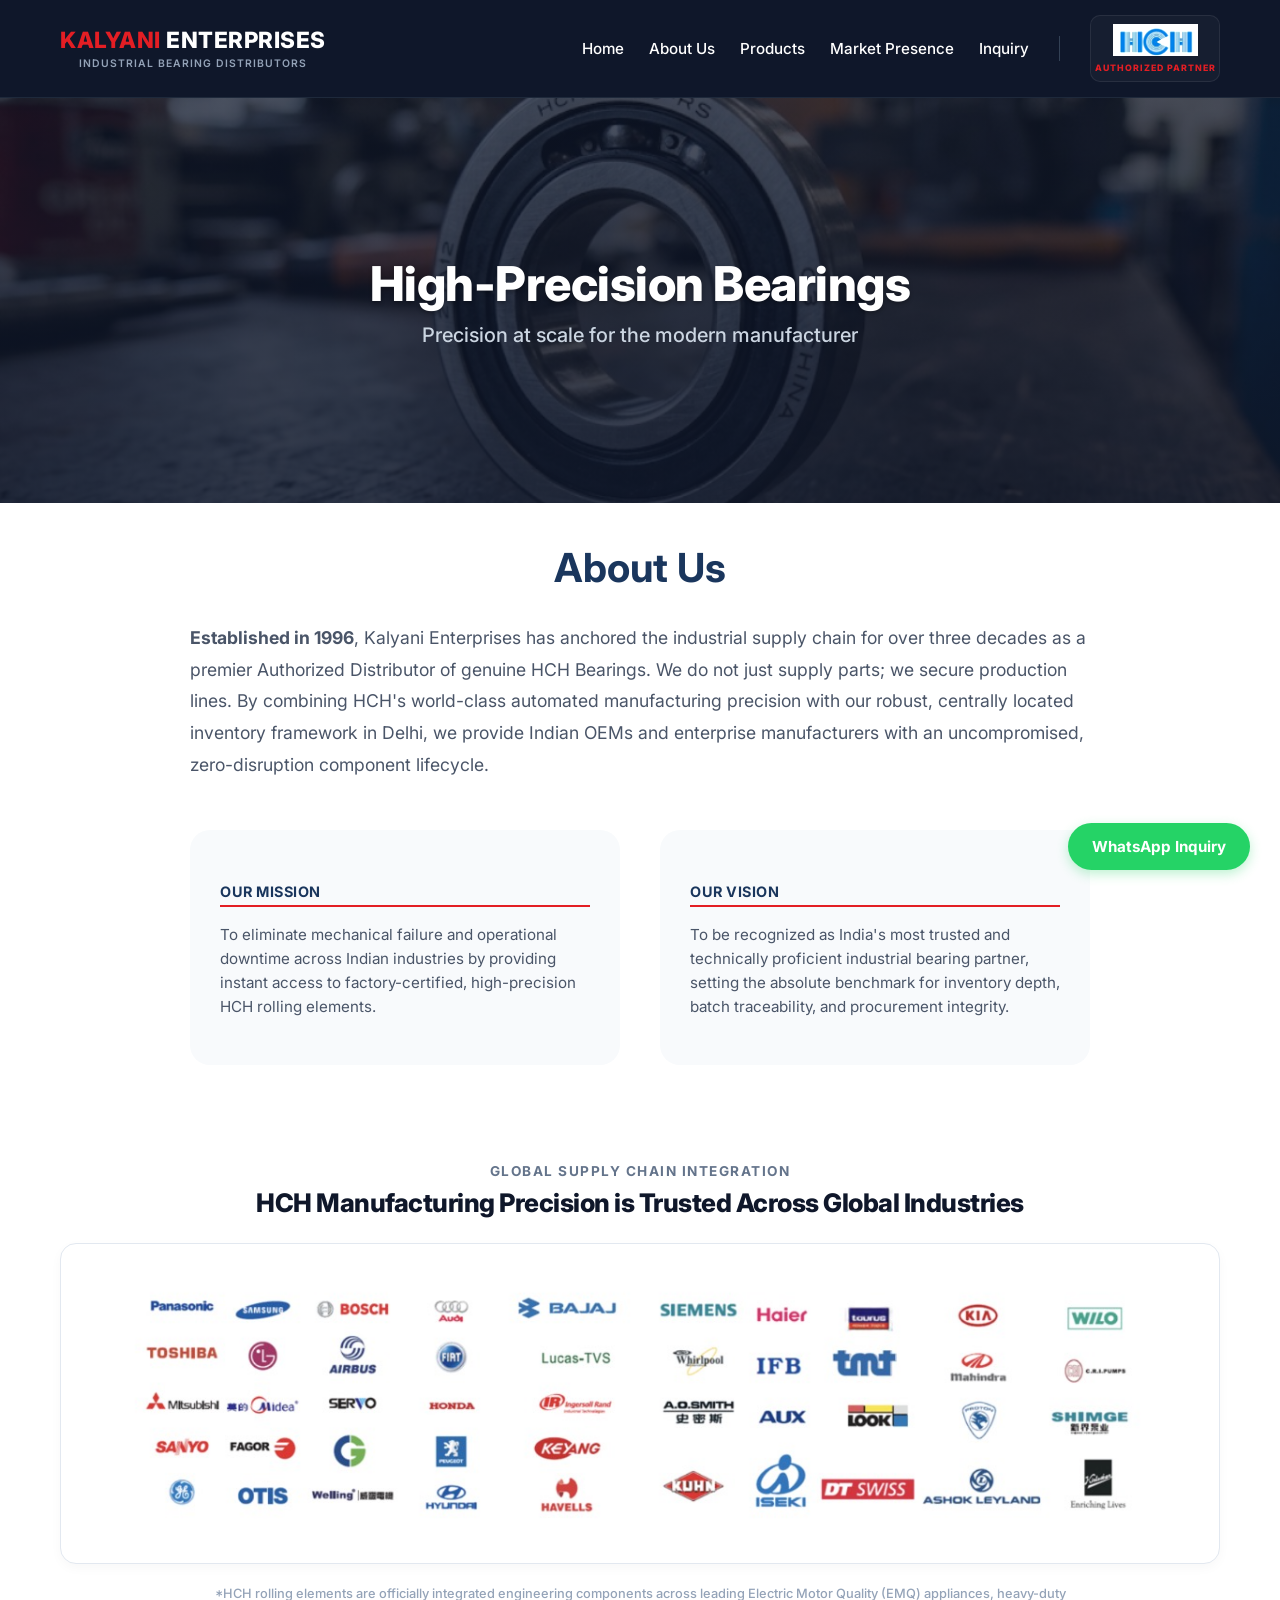
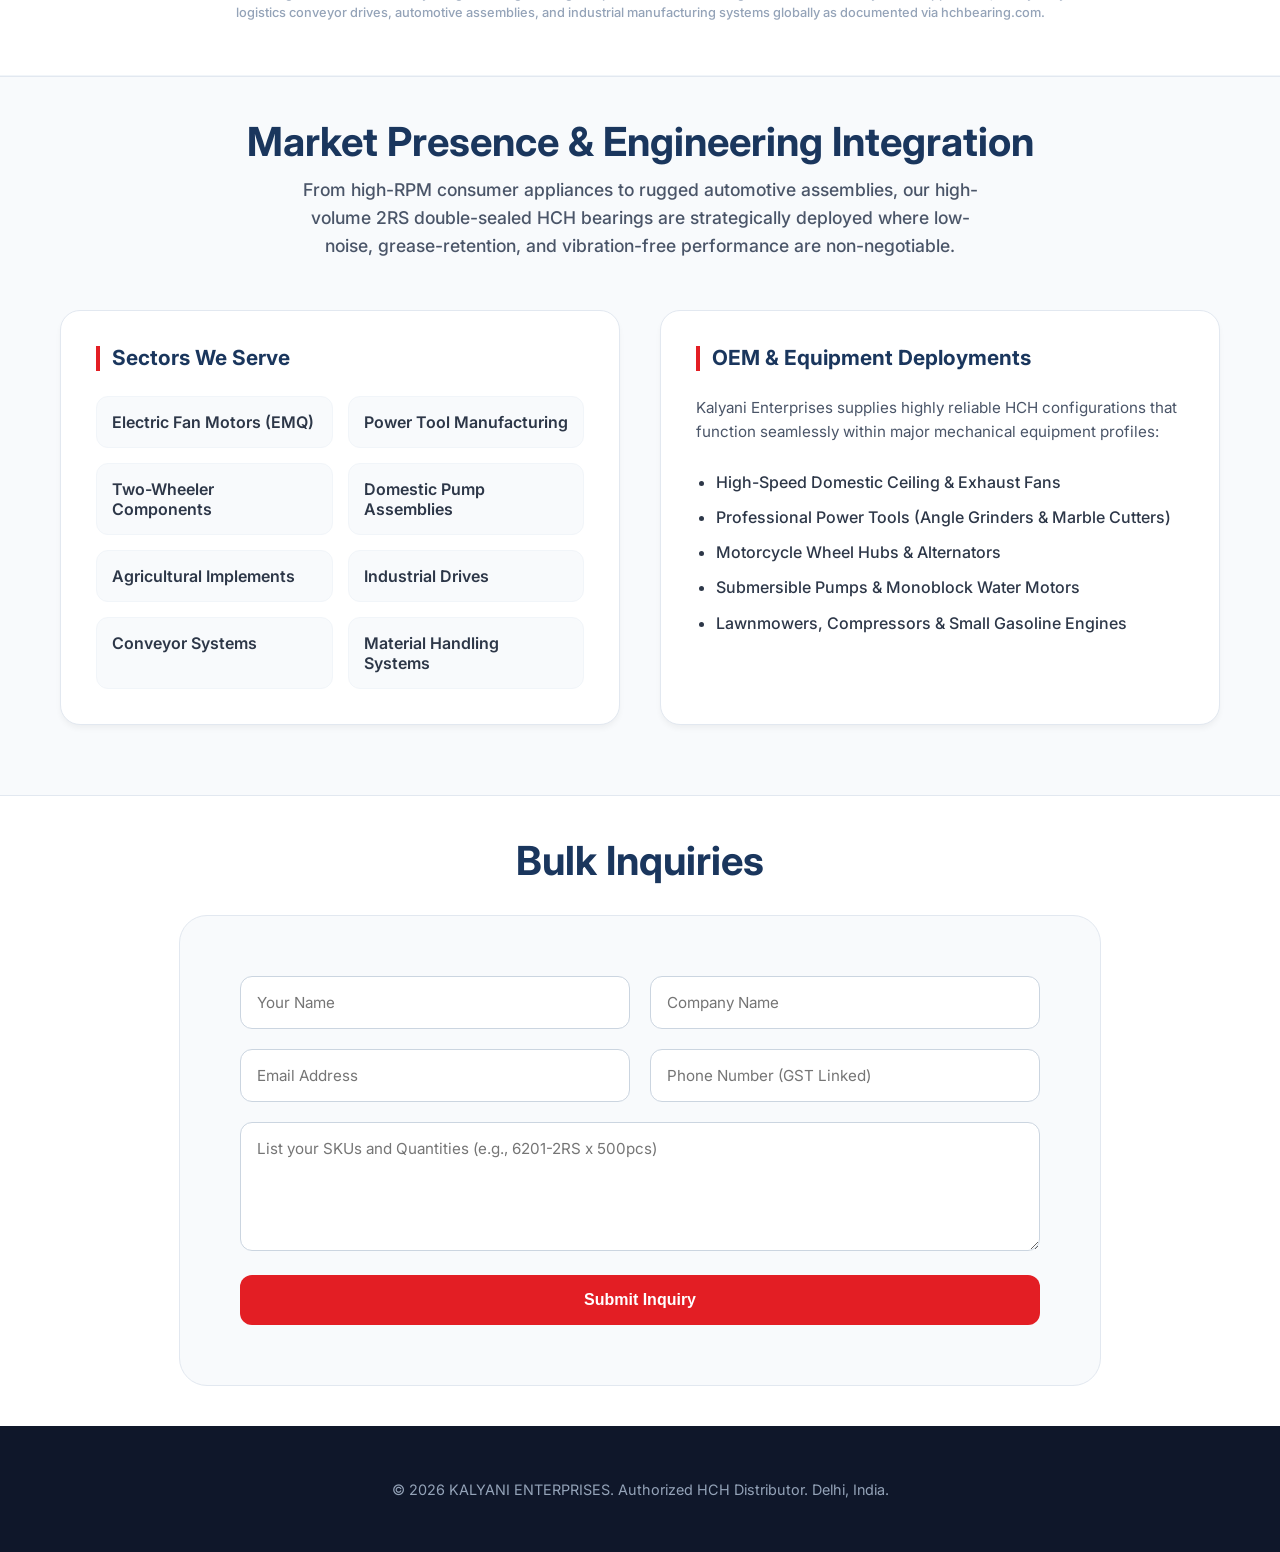
==== commit 3b8730bd: "Update index.html scaled image scaled image" ====
--- a/index.html
+++ b/index.html
@@ -106,24 +106,23 @@
             <h2 style="color: #0f172a; font-size: 1.6rem; font-weight: 800; margin-top: 0; margin-bottom: 25px; letter-spacing: -0.5px;">
                 HCH Manufacturing Precision is Trusted Across Global Industries
             </h2>
-            
             <!-- Scaled Landscape Image Container -->
             <div style="
                 background: #ffffff; 
-                padding: 20px; 
+                padding: 15px; /* Reduced padding to give the image more space */
                 border-radius: 16px; 
                 border: 1px solid #e2e8f0; 
                 box-shadow: 0 4px 12px rgba(15, 23, 42, 0.03);
                 display: flex;
                 justify-content: center;
                 align-items: center;
-                max-width: 1100px;
+                max-width: 1140px; /* Wider container */
                 margin: 0 auto;
             ">
                 <img src="brands.png" alt="HCH Global Partner Brands" style="
                     width: 100%; 
                     height: auto; 
-                    max-height: 250px; /* Restricts vertical height on desktop */
+                    max-width: 1100px; /* Allows the image to expand significantly bigger */
                     display: block;
                     object-fit: contain;
                 ">
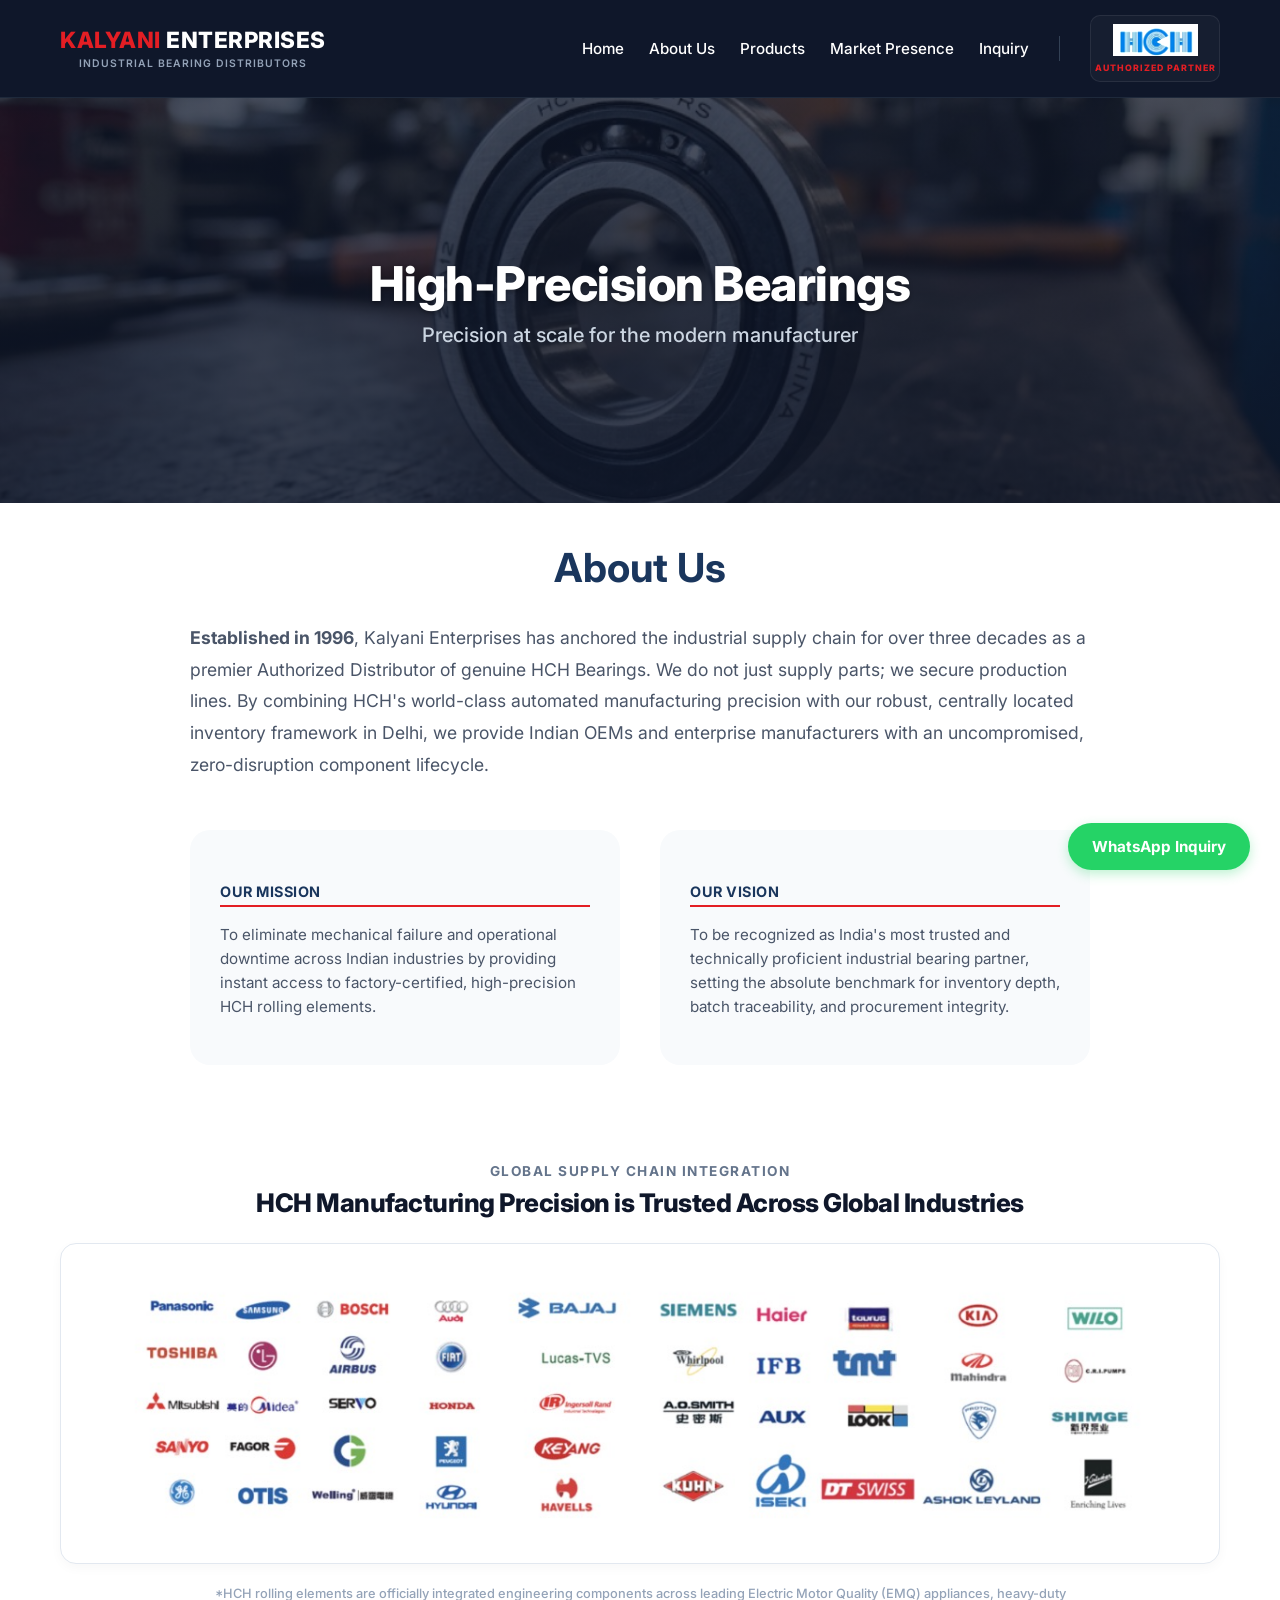
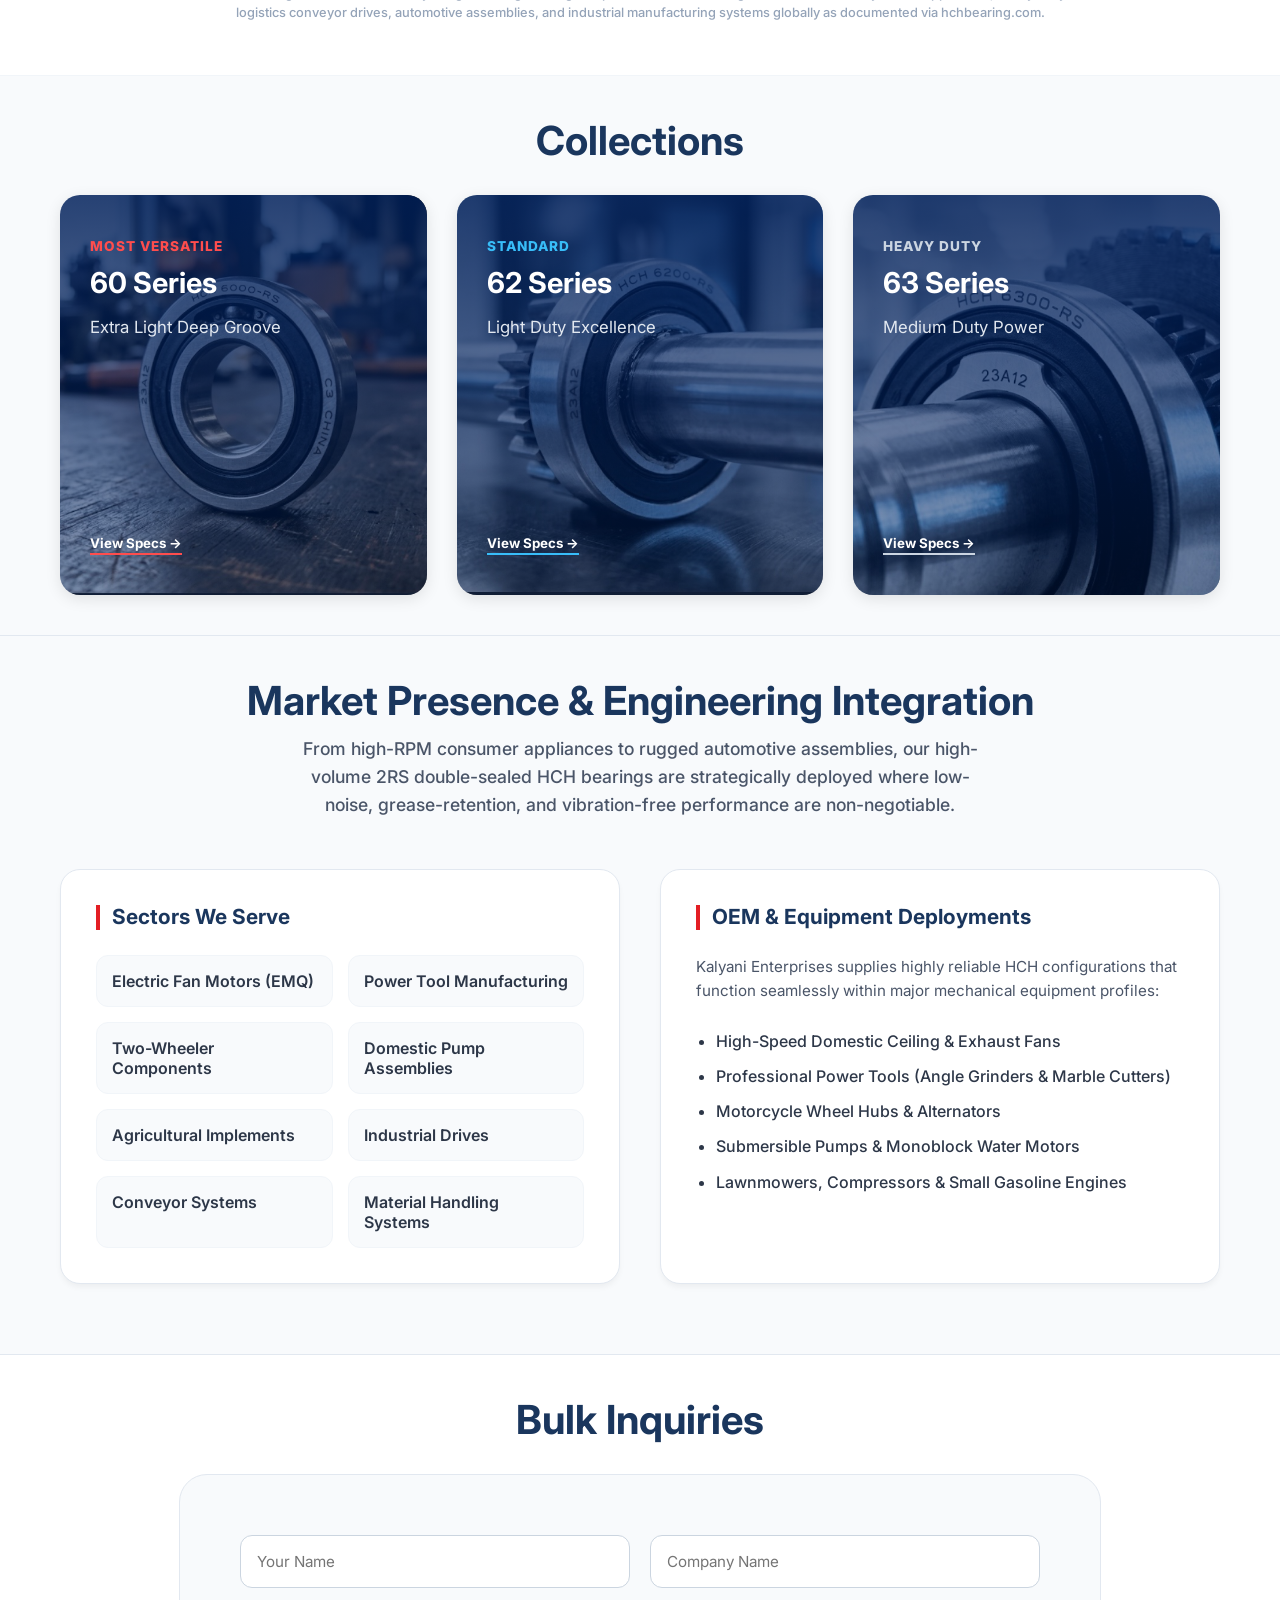
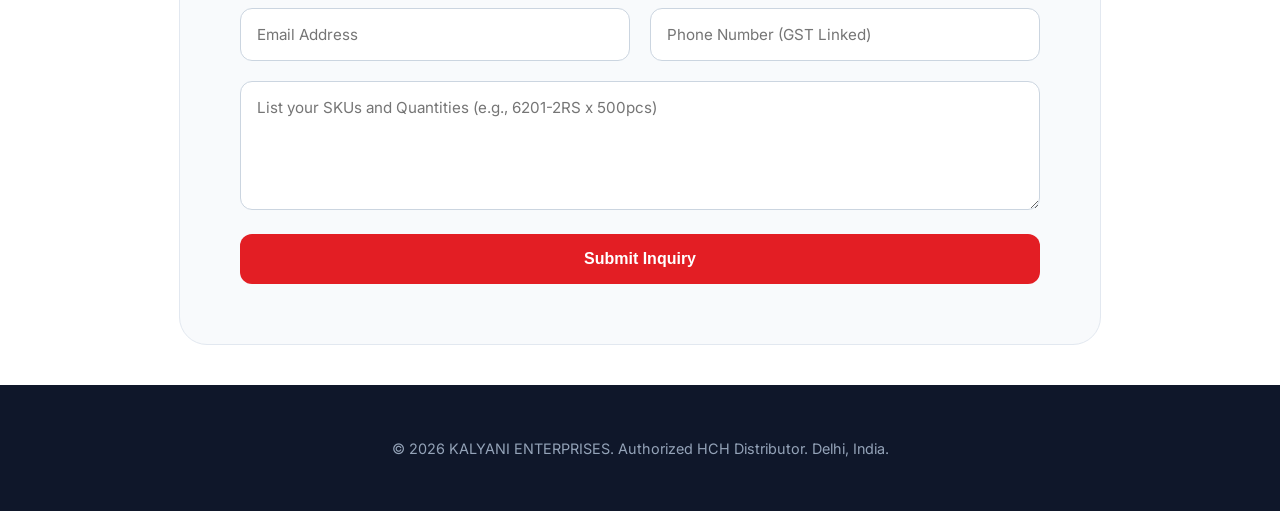
==== commit d0b51eda: "Update index.html added products" ====
--- a/index.html
+++ b/index.html
@@ -134,6 +134,55 @@
             
         </div>
     </section>
+    <section id="series" class="section bg-light">
+        <div class="container">
+            <h2 class="section-title">Collections</h2>
+            <div class="bento-grid" style="display: grid; grid-template-columns: repeat(auto-fit, minmax(300px, 1fr)); gap: 30px;">
+                
+                <a href="6000.html" class="bento-item" style="display: flex; flex-direction: column; position: relative; border-radius: 20px; overflow: hidden; text-decoration: none; min-height: 400px; box-shadow: 0 4px 15px rgba(0,0,0,0.1);">
+                    <div style="position: absolute; top: 0; left: 0; width: 100%; height: 100%; background: linear-gradient(180deg, rgba(0, 32, 91, 0.85) 0%, rgba(0, 32, 91, 0.4) 100%); z-index: 2;"></div>
+                    <img src="6000-bearing.jpeg" alt="60 Series" class="bento-img" style="position: absolute; top: 0; left: 0; width: 100%; height: 100%; object-fit: cover; display: block; z-index: 1;">
+                    <div class="bento-content" style="position: relative; z-index: 3; padding: 40px 30px; display: flex; flex-direction: column; height: 100%; min-height: 400px; justify-content: space-between; box-sizing: border-box; flex-grow: 1;">
+                        <div>
+                            <span style="color: #ff4d4d; font-weight: 800; font-size: 0.85rem; text-transform: uppercase; letter-spacing: 1px;">Most Versatile</span>
+                            <h3 style="font-size: 1.8rem; color: #ffffff; margin: 10px 0 5px 0; font-weight: 700;">60 Series</h3>
+                            <p style="color: #e2e8f0; font-size: 1.05rem; margin-bottom: 15px; font-weight: 400;">Extra Light Deep Groove</p>
+                        </div>
+                        <small class="view-spec" style="color: #ffffff; font-weight: 700; border-bottom: 2px solid #ff4d4d; width: fit-content; padding-bottom: 2px; margin-top: 20px;">View Specs →</small>
+                    </div>
+                </a>
+
+                <a href="6200.html" class="bento-item" style="display: flex; flex-direction: column; position: relative; border-radius: 20px; overflow: hidden; text-decoration: none; min-height: 400px; box-shadow: 0 4px 15px rgba(0,0,0,0.1);">
+                    <div style="position: absolute; top: 0; left: 0; width: 100%; height: 100%; background: linear-gradient(180deg, rgba(0, 32, 91, 0.85) 0%, rgba(0, 32, 91, 0.4) 100%); z-index: 2;"></div>
+                    <img src="6200-bearing.jpeg" alt="62 Series" class="bento-img" style="position: absolute; top: 0; left: 0; width: 100%; height: 100%; object-fit: cover; display: block; z-index: 1;">
+                    <div class="bento-content" style="position: relative; z-index: 3; padding: 40px 30px; display: flex; flex-direction: column; height: 100%; min-height: 400px; justify-content: space-between; box-sizing: border-box; flex-grow: 1;">
+                        <div>
+                            <span style="color: #38bdf8; font-weight: 800; font-size: 0.85rem; text-transform: uppercase; letter-spacing: 1px;">Standard</span>
+                            <h3 style="font-size: 1.8rem; color: #ffffff; margin: 10px 0 5px 0; font-weight: 700;">62 Series</h3>
+                            <p style="color: #e2e8f0; font-size: 1.05rem; margin-bottom: 15px; font-weight: 400;">Light Duty Excellence</p>
+                        </div>
+                        <small class="view-spec" style="color: #ffffff; font-weight: 700; border-bottom: 2px solid #38bdf8; width: fit-content; padding-bottom: 2px; margin-top: 20px;">View Specs →</small>
+                    </div>
+                </a>
+
+                <a href="6300.html" class="bento-item" style="display: flex; flex-direction: column; position: relative; border-radius: 20px; overflow: hidden; text-decoration: none; min-height: 400px; box-shadow: 0 4px 15px rgba(0,0,0,0.1);">
+                    <div style="position: absolute; top: 0; left: 0; width: 100%; height: 100%; background: linear-gradient(180deg, rgba(0, 32, 91, 0.85) 0%, rgba(0, 32, 91, 0.4) 100%); z-index: 2;"></div>
+                    <img src="6300-bearing.jpeg" alt="63 Series" class="bento-img" style="position: absolute; top: 0; left: 0; width: 100%; height: 100%; object-fit: cover; display: block; z-index: 1;">
+                    <div class="bento-content" style="position: relative; z-index: 3; padding: 40px 30px; display: flex; flex-direction: column; height: 100%; min-height: 400px; justify-content: space-between; box-sizing: border-box; flex-grow: 1;">
+                        <div>
+                            <span style="color: #cbd5e1; font-weight: 800; font-size: 0.85rem; text-transform: uppercase; letter-spacing: 1px;">Heavy Duty</span>
+                            <h3 style="font-size: 1.8rem; color: #ffffff; margin: 10px 0 5px 0; font-weight: 700;">63 Series</h3>
+                            <p style="color: #e2e8f0; font-size: 1.05rem; margin-bottom: 15px; font-weight: 400;">Medium Duty Power</p>
+                        </div>
+                        <small class="view-spec" style="color: #ffffff; font-weight: 700; border-bottom: 2px solid #cbd5e1; width: fit-content; padding-bottom: 2px; margin-top: 20px;">View Specs →</small>
+                    </div>
+                </a>
+
+            </div>
+        </div>
+    </section>
+
+    
     <section id="trusted-by" class="section" style="background: var(--light); border-top: 1px solid #e2e8f0; border-bottom: 1px solid #e2e8f0;">
         <div class="container">
             <h2 class="section-title" style="text-align: center; margin-bottom: 10px;">Market Presence & Engineering Integration</h2>
